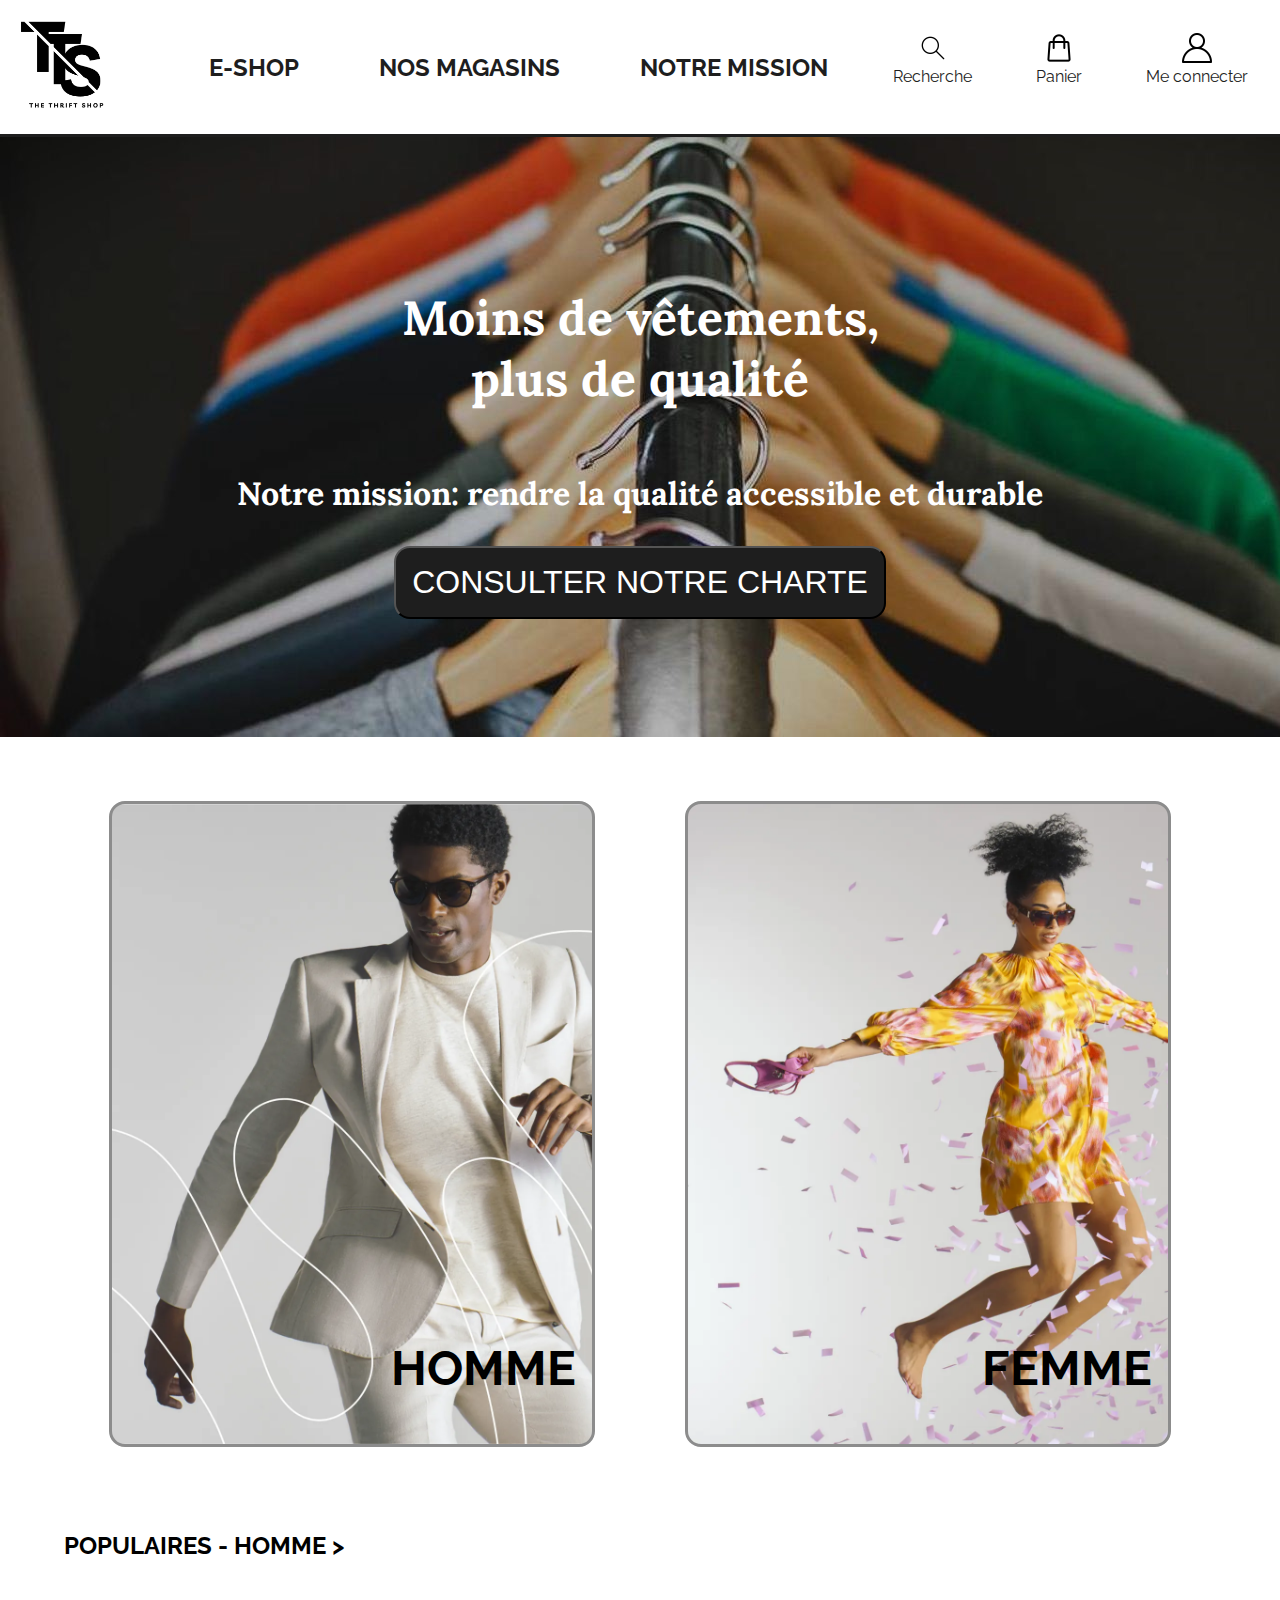
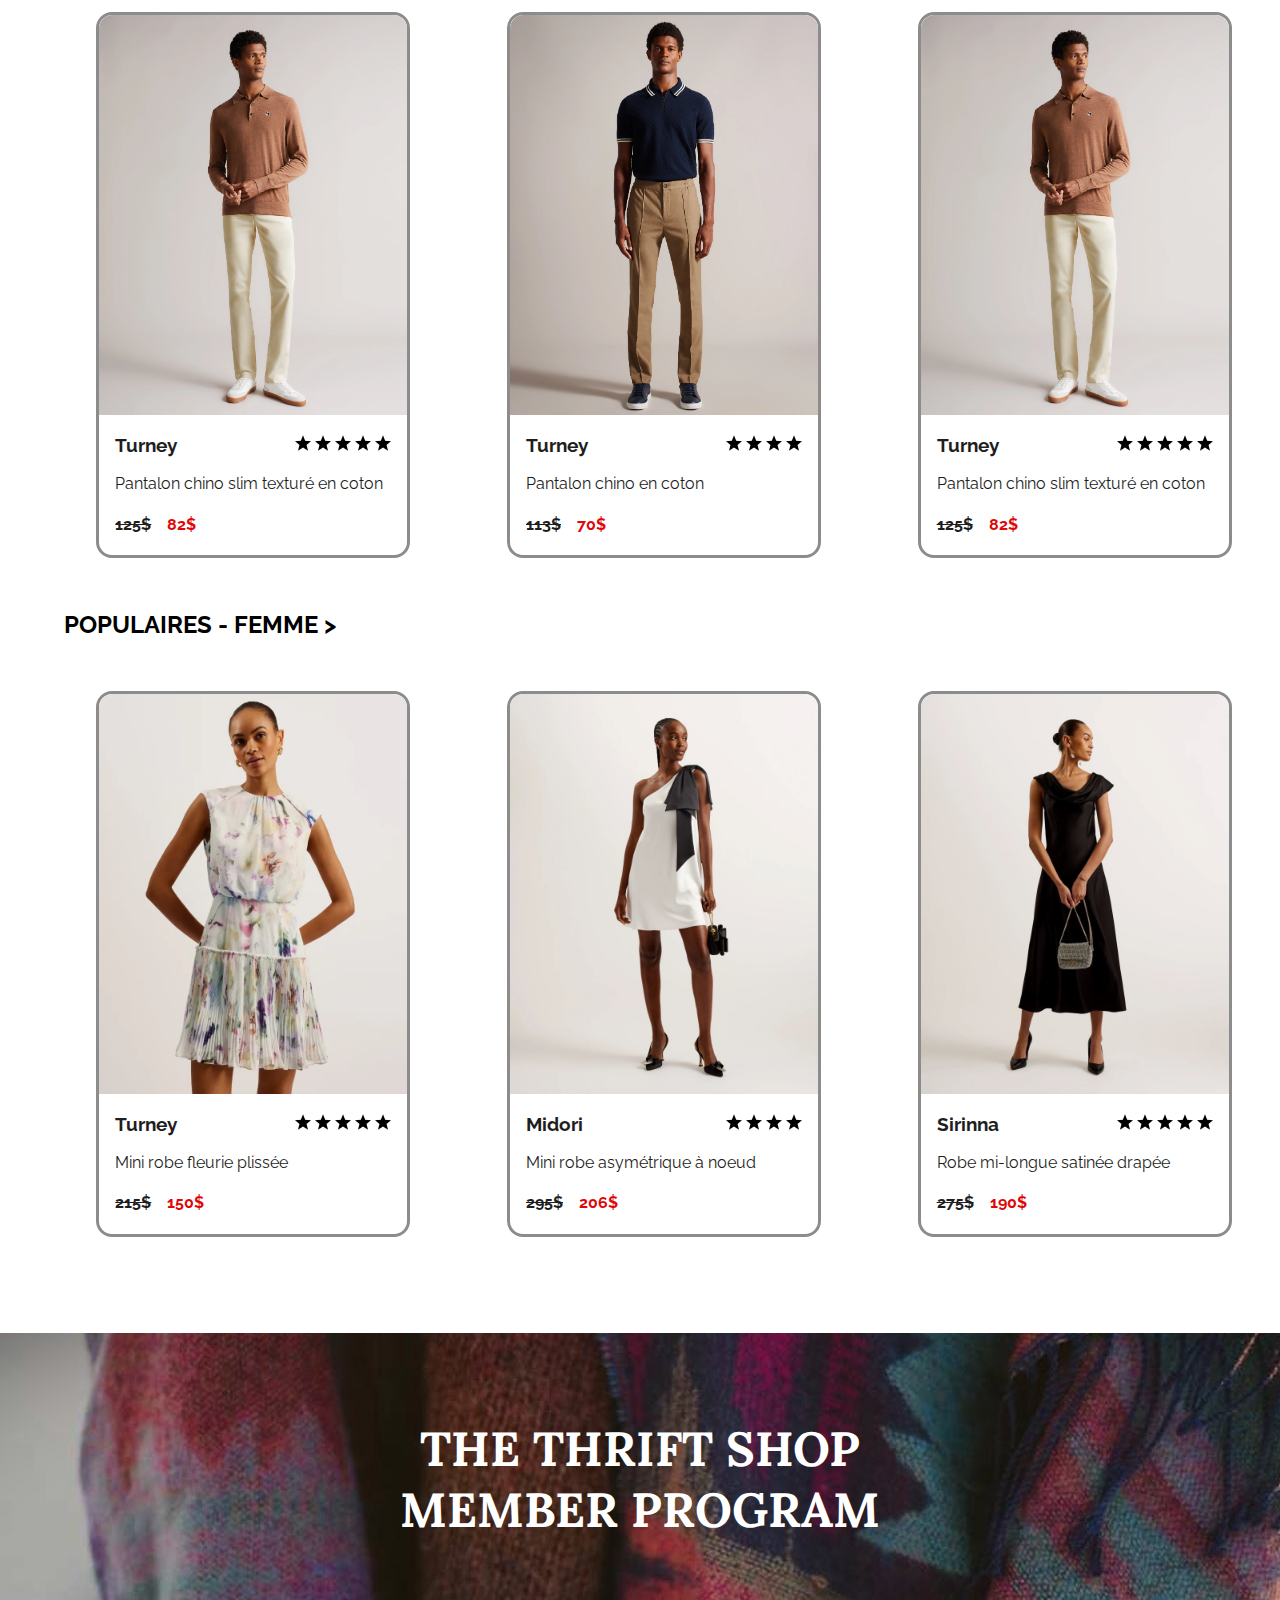
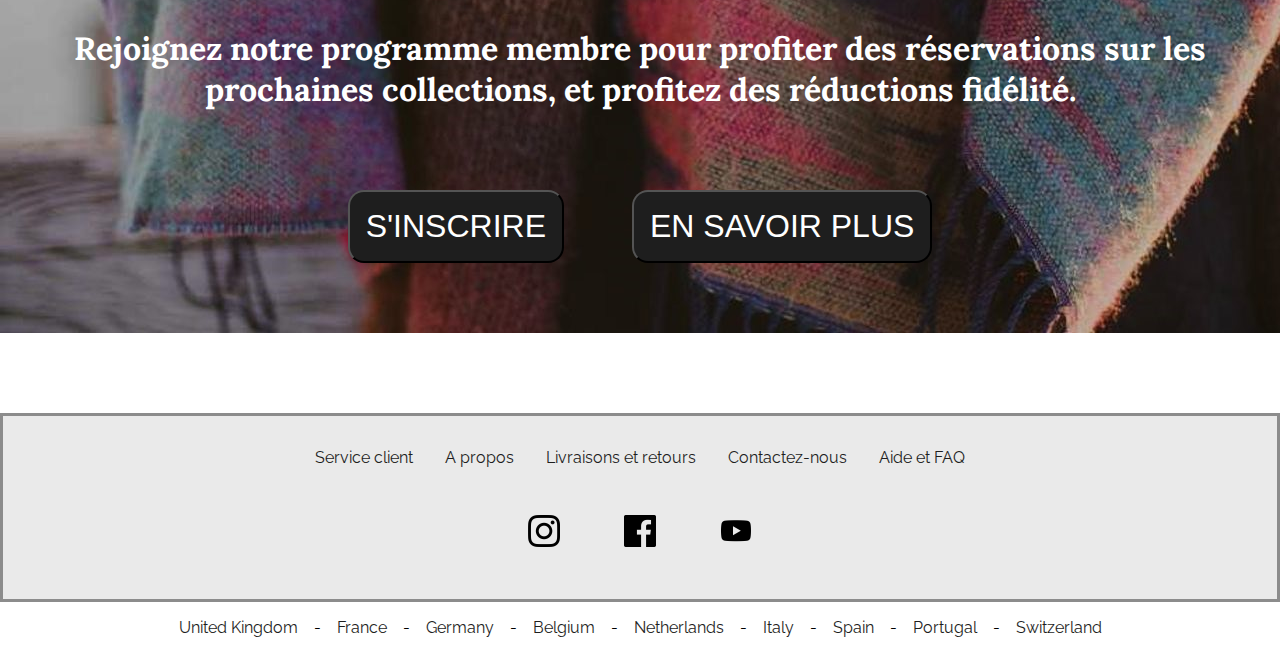
==== index.html @ 5b0b60bc "test scroll animation" ====
<!DOCTYPE html>
<html lang="fr">
<head>
    <meta charset="UTF-8">
    <meta name="viewport" content="width=device-width, initial-scale=1.0">
    <link rel="stylesheet" href="style.css">
    <link rel="icon" href="Ressources/icones/TheThriftShop_favicon.png" type="image/png">
    <link href='https://fonts.googleapis.com/css?family=Lora' rel='stylesheet'>
    <link href='https://fonts.googleapis.com/css?family=Raleway' rel='stylesheet'>
    <title>TheThriftShop</title>
</head>
<header>
    <nav>
        <a href="index.html">
            <img class="header__logo" src="Ressources/TheThriftShop_Logo.png" alt="logo">
        </a>
        <span class="header__nav__container">
            <a href="#" class="header__link">E-SHOP</a>
            <a href="#" class="header__link">NOS MAGASINS</a>
            <a href="#" class="header__link">NOTRE MISSION</a>
        </span>
        <span class="header__nav__container">
            <a class="header__menu__icon" href="#">
                <img class="header__menu__icon__img" src="Ressources/icones/chercher.png" alt="loupe">
                <p class="header__menu__icon__p">Recherche</p>
            </a>
            <a class="header__menu__icon" href="cart.html">
                <img class="header__menu__icon__img" src="Ressources/icones/panier.png" alt="panier">
                <p class="header__menu__icon__p">Panier</p>
            </a>
            <a class="header__menu__icon" href="#">
                <img class="header__menu__icon__img" src="Ressources/icones/connexion.png" alt="connexion">
                <p class="header__menu__icon__p">Me connecter</p>
            </a>
        </span>
    </nav>
</header>
<main>
    <section class="main__entete">
        <h1 class="main__entete__title">Moins de vêtements,</br>plus de qualité</h1>
        <h3 class="main__entete__h3">Notre mission: rendre la qualité accessible et durable</h3>
        <button class="main__entete__button" type="button">CONSULTER NOTRE CHARTE</button>
    </section>
    <section class="main__genre">
        <article class="main__genre__homme">
            <h3 class="main__genre__homme__title">HOMME</h3>
        </article>
        <article class="main__genre__femme">
            <h3 class="main__genre__homme__title">FEMME</h3>
        </article>
    </section>
    <section class="main__populaire">
        <h2 class="main__populaire__title">POPULAIRES - HOMME ></h2>
        <div class="main__populaire__container">
            <a href="#" class="main__populaire__container__article">
                <img class=" main__populaire__container__article__img" src="Ressources/articles/pantalon1.webp" alt="pantalon1">
                <div class="main__populaire__container__article__header">
                    <h3 class="main__populaire__container__article__header__title">Turney</h3>
                    <div class="main__populaire__container__article__header__stars">
                        <img class="main__populaire__container__article__header__stars__img" src="Ressources/icones/etoile.png" alt="star">
                        <img class="main__populaire__container__article__header__stars__img" src="Ressources/icones/etoile.png" alt="star">
                        <img class="main__populaire__container__article__header__stars__img" src="Ressources/icones/etoile.png" alt="star">
                        <img class="main__populaire__container__article__header__stars__img" src="Ressources/icones/etoile.png" alt="star">
                        <img class="main__populaire__container__article__header__stars__img" src="Ressources/icones/etoile.png" alt="star">
                    </div>
                </div>
                <p class="main__populaire__container__article__p">Pantalon chino slim texturé en coton</p>
                <div class="main__populaire__container__prices">
                    <h4 class="main__populaire__container__prices__old">125$</h4>
                    <h4 class="main__populaire__container__prices__new">82$</h4>
                </div>           
            </a>
            <a href="#" class="main__populaire__container__article">
                <img class="main__populaire__container__article__img__moveUp" src="Ressources/articles/pantalon2.webp" alt="pantalon2">
                <div class="main__populaire__container__article__header">
                    <h3 class="main__populaire__container__article__header__title">Turney</h3>
                    <div class="main__populaire__container__article__header__stars">
                        <img class="main__populaire__container__article__header__stars__img" src="Ressources/icones/etoile.png" alt="star">
                        <img class="main__populaire__container__article__header__stars__img" src="Ressources/icones/etoile.png" alt="star">
                        <img class="main__populaire__container__article__header__stars__img" src="Ressources/icones/etoile.png" alt="star">
                        <img class="main__populaire__container__article__header__stars__img" src="Ressources/icones/etoile.png" alt="star">
                    </div>
                </div>
                <p class="main__populaire__container__article__p">Pantalon chino en coton</p>
                <div class="main__populaire__container__prices">
                    <h4 class="main__populaire__container__prices__old">113$</h4>
                    <h4 class="main__populaire__container__prices__new">70$</h4>
                </div>           
            </a>
            <a href="#" class="main__populaire__container__article_3th">
                <img class=" main__populaire__container__article__img" src="Ressources/articles/pantalon1.webp" alt="pantalon1">
                <div class="main__populaire__container__article__header">
                    <h3 class="main__populaire__container__article__header__title">Turney</h3>
                    <div class="main__populaire__container__article__header__stars">
                        <img class="main__populaire__container__article__header__stars__img" src="Ressources/icones/etoile.png" alt="star">
                        <img class="main__populaire__container__article__header__stars__img" src="Ressources/icones/etoile.png" alt="star">
                        <img class="main__populaire__container__article__header__stars__img" src="Ressources/icones/etoile.png" alt="star">
                        <img class="main__populaire__container__article__header__stars__img" src="Ressources/icones/etoile.png" alt="star">
                        <img class="main__populaire__container__article__header__stars__img" src="Ressources/icones/etoile.png" alt="star">
                    </div>
                </div>
                <p class="main__populaire__container__article__p">Pantalon chino slim texturé en coton</p>
                <div class="main__populaire__container__prices">
                    <h4 class="main__populaire__container__prices__old">125$</h4>
                    <h4 class="main__populaire__container__prices__new">82$</h4>
                </div>           
            </a>
        </div>
    </section>
    <section class="main__populaire">
        <h2 class="main__populaire__title">POPULAIRES - FEMME ></h2>
        <div class="main__populaire__container">
            <a href="#" class="main__populaire__container__article">
                <img class="main__populaire__container__article__img__moveUp" src="Ressources/articles/robe1_resized.jpg" alt="robe">
                <div class="main__populaire__container__article__header">
                    <h3 class="main__populaire__container__article__header__title">Turney</h3>
                    <div class="main__populaire__container__article__header__stars">
                        <img class="main__populaire__container__article__header__stars__img" src="Ressources/icones/etoile.png" alt="star">
                        <img class="main__populaire__container__article__header__stars__img" src="Ressources/icones/etoile.png" alt="star">
                        <img class="main__populaire__container__article__header__stars__img" src="Ressources/icones/etoile.png" alt="star">
                        <img class="main__populaire__container__article__header__stars__img" src="Ressources/icones/etoile.png" alt="star">
                        <img class="main__populaire__container__article__header__stars__img" src="Ressources/icones/etoile.png" alt="star">
                    </div>
                </div>
                <p class="main__populaire__container__article__p">Mini robe fleurie plissée</p>
                <div class="main__populaire__container__prices">
                    <h4 class="main__populaire__container__prices__old">215$</h4>
                    <h4 class="main__populaire__container__prices__new">150$</h4>
                </div>           
            </a>
            <a href="#" class="main__populaire__container__article">
                <img class=" main__populaire__container__article__img" src="Ressources/articles/robe2_resized.jpg" alt="robe2">
                <div class="main__populaire__container__article__header">
                    <h3 class="main__populaire__container__article__header__title">Midori</h3>
                    <div class="main__populaire__container__article__header__stars">
                        <img class="main__populaire__container__article__header__stars__img" src="Ressources/icones/etoile.png" alt="star">
                        <img class="main__populaire__container__article__header__stars__img" src="Ressources/icones/etoile.png" alt="star">
                        <img class="main__populaire__container__article__header__stars__img" src="Ressources/icones/etoile.png" alt="star">
                        <img class="main__populaire__container__article__header__stars__img" src="Ressources/icones/etoile.png" alt="star">
                    </div>
                </div>
                <p class="main__populaire__container__article__p">Mini robe asymétrique à noeud</p>
                <div class="main__populaire__container__prices">
                    <h4 class="main__populaire__container__prices__old">295$</h4>
                    <h4 class="main__populaire__container__prices__new">206$</h4>
                </div>           
            </a>
            <a href="#" class="main__populaire__container__article_3th">
                <img class=" main__populaire__container__article__img__moveUp" src="Ressources/articles/robe3_resized.jpg" alt="robe3">
                <div class="main__populaire__container__article__header">
                    <h3 class="main__populaire__container__article__header__title">Sirinna</h3>
                    <div class="main__populaire__container__article__header__stars">
                        <img class="main__populaire__container__article__header__stars__img" src="Ressources/icones/etoile.png" alt="star">
                        <img class="main__populaire__container__article__header__stars__img" src="Ressources/icones/etoile.png" alt="star">
                        <img class="main__populaire__container__article__header__stars__img" src="Ressources/icones/etoile.png" alt="star">
                        <img class="main__populaire__container__article__header__stars__img" src="Ressources/icones/etoile.png" alt="star">
                        <img class="main__populaire__container__article__header__stars__img" src="Ressources/icones/etoile.png" alt="star">
                    </div>
                </div>
                <p class="main__populaire__container__article__p">Robe mi-longue satinée drapée</p>
                <div class="main__populaire__container__prices">
                    <h4 class="main__populaire__container__prices__old">275$</h4>
                    <h4 class="main__populaire__container__prices__new">190$</h4>
                </div>           
            </a>
        </div>
    </section>
    <section class="main__member">
        <h1 class="main__member__title">THE THRIFT SHOP</br>MEMBER PROGRAM</h1>
        <h3 class="main__member__h3">Rejoignez notre programme membre pour profiter des réservations sur les prochaines collections, et profitez des réductions fidélité.</h3>
        <span>
            <button class="main__member__button" type="button">S'INSCRIRE</button>
            <button class="main__member__button" type="button">EN SAVOIR PLUS</button>  
        </span>
    </section>
</main>
<footer>
    <section class="footer__container">
        <span class="footer__container__links">
            <a href="#" class="footer__container__links__p">Service client</a>
            <a href="#" class="footer__container__links__p">A propos</a>
            <a href="#" class="footer__container__links__p">Livraisons et retours</a>
            <a href="#" class="footer__container__links__p">Contactez-nous</a>
            <a href="#" class="footer__container__links__p">Aide et FAQ</a>
        </span>
        <span class="footer__container__socials">
            <a href="#"><img class="footer__container__socials__img" src="Ressources/icones/instagram.png" alt="Instagram"></a>
            <a href="#"><img class="footer__container__socials__img" src="Ressources/icones/logo-de-lapplication-facebook.png" alt="Facebook"></a>
            <a href="#"><img class="footer__container__socials__img" src="Ressources/icones/youtube.png" alt="Youtube"></a>
        </span>
    </section>
    <div class="footer__countries"><a class="footer__countries__p" href="#">United Kingdom </a>-<a class="footer__countries__p" href="#"> France </a>-<a class="footer__countries__p" href="#"> Germany </a>-<a class="footer__countries__p" href="#"> Belgium </a>-<a class="footer__countries__p" href="#"> Netherlands </a>-<a class="footer__countries__p" href="#"> Italy </a>-<a class="footer__countries__p" href="#"> Spain </a>-<a class="footer__countries__p" href="#"> Portugal </a>-<a class="footer__countries__p" href="#"> Switzerland </a></div>
</footer>
<script src="script.js"></script>
<body>
    
</body>
</html>
---- style.css ----
:root{
    --black: #1E1E1E;
    --white: #FFFFFF;
    --red: #E00707;
    --grey: #8C8C8C;
    --lightGrey: #EAEAEA;
    --blue: #D4E3ED; 
    }

body{
    margin: 0;
    background-color: var(--white);
    font-family: Raleway;       
} 


header{
    display: flex;
    flex-direction: row;
    border-bottom: solid var(--black) ;
    animation-duration: 1000ms;
    animation-timing-function: cubic-bezier(0,.43,.49,.99);
    animation-name: header;
}

@keyframes header {
    from { 
    display: none;
    opacity: 0;
    transform: translateY(-10rem);}
    to { 
    display: visible ;
    opacity: 1;
    transform: translateY(0rem);
    }
}


.header__logo{
    height: 8rem;
    width: 8rem;}

nav{
    width: 100%;
    display: flex;
    flex-direction: row;
    justify-content: space-between;
    align-items: center;
}

.header__nav__container{
    display: flex;
    flex-direction: row;
    justify-content: space-around;
}

.header__link{
    padding: 1rem;
    font-size: 1.5rem;
    color: var(--black);
    text-decoration: none;
    font-weight: bolder;
    margin-left: 3rem;
}

.header__link:hover{
    text-decoration: underline
}

.header__menu__icon{
    padding: 2rem;
    display: flex;
    flex-direction: column;
    align-items: center;
    text-decoration: none;
    color: var(--black)
}

.header__menu__icon:hover{
    text-decoration: underline
}

.header__menu__icon__img{
    height: 2rem;
    width: 2rem;
}

.header__menu__icon__p{
    padding-top: 0.2rem;
    margin-top: 0;
    font-size: 1rem;
}

main{    
    animation-duration: 1500ms;
    animation-timing-function: cubic-bezier(0,.43,.49,.99);
    animation-name: entrance;
}

@keyframes entrance {
    from { 
    display: none;
    opacity: 0;
    transform: translateY(10rem);}
    to { 
    display: visible ;
    opacity: 1;
    transform: translateY(0rem);
    }
}

.main__entete{
    background-image: url(Ressources/Backgrounds/entete.jpg);
    backdrop-filter: brightness(60%); 
    height: 37.5rem;
    width: 100%;
    background-size: cover;
    display: flex;
    flex-direction: column;
    align-items: center;
    justify-content: center;
    z-index: 1;
}

.main__entete__title{
    font-family: Lora;
    color: var(--white);
    font-size: 3rem;
    text-align: center;
    z-index: 3;
}

.main__entete__h3{
    font-family: Lora;
    color: var(--white);
    font-size: 2rem;
    z-index: 3;
}

.main__entete__button{
    background-color: var(--black);
    color: var(--white);
    font-size: 2rem;
    padding: 1rem;
    border-radius: 1rem;
    transition-duration: 0.2s;
    z-index: 3;
}

.main__entete__button:hover{
    scale: 110%;
    box-shadow: 0.5rem 0.5rem 0.5rem var(--black)
}

.main__genre{
    display: flex;
    flex-direction: row;
    justify-content: space-around;
    padding: 4rem;
    /* position: relative;
    transform: translateY(150px);
    opacity: 0;
    transition: 1s all ease; */
  }

  /* .main__populaire{
    position: relative;
    transform: translateY(150px);
    opacity: 0;
    transition: 1s all ease;
  }
  
  .main__genre.active{
    transform: translateY(0);
    opacity: 1;
  }

  .main__populaire.active{
    transform: translateY(0);
    opacity: 1;
  } */

.main__genre__homme{
    background-image: url(Ressources/articles/Hommes.webp);
    background-size: cover;
    height: 40rem;
    width: 30rem;
    display: flex;
    justify-content: end;
    align-items: end;
    border-radius: 1rem;
    border: solid var(--grey);
    transition-duration: 0.2s;
}

.main__genre__homme:hover{
    scale: 105%;
    box-shadow: 0.5rem 0.5rem 0.5rem var(--grey);
}

.main__genre__homme__title{
    padding-right: 1rem;
    font-size: 3rem;
    font-weight: bolder;
}

.main__genre__femme{
    background-image: url(Ressources/articles/Femmes.webp);
    background-size: cover;
    height: 40rem;
    width: 30rem;
    display: flex;
    justify-content: end;
    align-items: end;
    border-radius: 1rem;
    border: solid var(--grey);
    transition-duration: 0.2s;
}

.main__genre__femme:hover{
    scale: 105%;
    box-shadow: 0.5rem 0.5rem 0.5rem var(--grey);
}

.main__genre__femme__title{
    padding-right: 1rem;
    font-size: 3rem;
    font-weight: bolder;
}

.main__populaire{
    display: flex;
    flex-direction: column;    
    padding-bottom: 1rem;
    padding-left: 3rem;
    padding-left: 3rem;
}

.main__populaire__title{
    padding-left: 1rem;
    padding-bottom: 1rem;
}

.main__populaire__title:hover{
    text-decoration: underline;
}

.main__populaire__container{
    display: flex;
    flex-direction: row;
    justify-content: space-around;
    padding-top: 1rem;
    padding-bottom: 1rem;
}

.main__populaire__container__article{
    display: flex;
    flex-direction: column;
    justify-content: space-around;
    border-radius: 1rem;
    border: solid var(--grey);
    width: 25%;
    transition-duration: 0.2s;
    text-decoration: none;
    color: var(--black)
}

.main__populaire__container__article_3th{
    display: flex;
    flex-direction: column;
    justify-content: space-around;
    border-radius: 1rem;
    border: solid var(--grey);
    width: 25%;
    transition-duration: 0.2s;
    text-decoration: none;
    color: var(--black)
}

.main__populaire__container__article_3th:hover {
    scale: 110%;
    box-shadow: 0.5rem 0.5rem 0.5rem var(--grey);
        .main__populaire__container__article__header__title{
        text-decoration: underline;
    }
    
}

.main__populaire__container__article:hover {
    scale: 110%;
    box-shadow: 0.5rem 0.5rem 0.5rem var(--grey);
        .main__populaire__container__article__header__title{
        text-decoration: underline;
    }
    
}

.main__populaire__container__article__img{
    height: 25rem;
    border-radius: 0.85rem 0.85rem 0 0;
    width: 100%;
}

.main__populaire__container__article__img__moveUp{
    height: 25rem;
    border-radius: 0.85rem 0.85rem 0 0;
    position: relative;
}

.main__populaire__container__article__header{
    display: flex;
    flex-direction: row;
    justify-content: space-between;
    align-items: center;
    padding-left: 1rem;
    padding-right: 1rem;
}

.main__populaire__container__article__header__stars__img{
    height: 1rem;
    width: 1rem;
}

.main__populaire__container__article__p{
    margin: 0;
    padding-left: 1rem;
    padding-right: 1rem;
}

.main__populaire__container__prices{
    display: flex;
    flex-direction: row;
    margin-top: 0;
    padding-left: 1rem;
}

.main__populaire__container__prices__old{
    text-decoration: line-through;
}

.main__populaire__container__prices__new{
    color: var(--red);
    padding-left: 1rem;
}

.main__member{
    background-image: url(Ressources/Backgrounds/background_form.jpg); 
    height: 36.5rem;
    width: screen;
    background-size: cover;
    display: flex;
    flex-direction: column;
    align-items: center;
    justify-content: center;
    padding-bottom: 1rem;
    margin-bottom: 5rem;
    margin-top: 4rem;
    z-index: 1;
}

.main__member__title{
    font-family: Lora;
    color: var(--white);
    font-size: 3rem;
    text-align: center;
    margin-bottom: 0.5rem;
    z-index: 3;

}

.main__member__h3{
    font-family: Lora;
    color: var(--white);
    font-size: 2rem;
    text-align: center;
    padding: 3rem;
    z-index: 3;

}

.main__member__button{
    background-color: var(--black);
    color: var(--white);
    font-size: 2rem;
    padding: 1rem;
    border-radius: 1rem;
    transition-duration: 0.2s;
    margin-left: 2rem;
    margin-right: 2rem;
    z-index: 3;

}

.main__member__button:hover{
    scale: 110%;
    box-shadow: 0.5rem 0.5rem 0.5rem var(--black)
}

footer{    animation-duration: 2000ms;
    animation-timing-function: cubic-bezier(0,.43,.49,.99);
    animation-name: footer;
}

@keyframes footer {
    from { 
    display: none;
    opacity: 0;
    transform: translateY(10rem);}
    to { 
    display: visible ;
    opacity: 1;
    transform: translateY(0rem);
    }
}


.footer__container{
    display: flex;
    flex-direction: column;
    background-color: var(--lightGrey) ;
    border: solid var(--grey); 
    padding: 1rem;

}

.footer__container__links{
    display: flex;
    flex-direction: row;
    justify-content: center;
    padding-top: 1rem;
    padding-bottom: 1rem;
}

.footer__container__links__p{
    padding-left: 1rem;
    padding-right: 1rem;
    font-size: 1rem;
    text-decoration: none;
    color: var(--black) 
}

.footer__container__links__p:hover{
    text-decoration: underline;
}


.footer__container__socials__img{
    height: 2rem;
    width: 2rem;
    padding: 2rem;
}

.footer__container__socials{
    display: flex;
    justify-content: center;
}

.footer__countries{
display: flex;
justify-content: center;
align-items: center;
flex-wrap: wrap;
flex-direction: row;

}

.footer__countries__p{
    font-size: 1rem;
    text-decoration: none;
    color: var(--black);
    padding: 1rem;
}

.footer__countries__p:hover{
    text-decoration: underline;
}

@media screen and (min-width: 480px) and (max-width: 1100px){

    .header__logo{
        height: 6rem;
        width: 6rem;}
    
    
        .header__link{
            padding: 1rem;
            font-size: 0.9rem;
            color: var(--black);
            text-decoration: none;
            font-weight: bolder;
        }

    .header__menu__icon__p{
        display: none;
    }

    .header__menu__icon{
        padding: 1rem;
    }

    .main__genre__homme{
        height: 28rem;
        width: 19rem;
    }
    
    .main__genre__femme{
        height: 28rem;
        width: 19rem;

    }

    
    .main__populaire__container__article__img{
        height: 15rem;
        border-radius: 1rem 1rem 0 0;
    }

    .main__populaire__container__article__img__moveUp{
        height: 15rem;
        border-radius: 1rem 1rem 0 0;
    }

    .main__populaire__container__article__header__stars__img{
        height: 0.8rem;
        width: 0.8rem;
    }


    .footer__countries__p{
        font-size: 0.7rem;
        padding: 1rem;
    }

    .main__entete__title{
        font-size: 2.5rem;
    }
    
    .main__entete__h3{
        font-family: Lora;
        color: var(--white);
        font-size: 1.5rem;
        z-index: 3;
    }

}
    
@media screen and (max-width: 479px){

    .header__logo{
        height: 4rem;
        width: 4rem;
    }

    .header__link{
        display: none;
    }

    .header__menu__icon{
        padding: 0.5rem;
        display: flex;
        flex-direction: column;
        align-items: center;
        text-decoration: none;
        color: var(--black)
    }
    
    .header__menu__icon:hover{
        text-decoration: underline
    }
    
    .header__menu__icon__img{
        height: 1rem;
        width: 1rem;
    }
    
    .header__menu__icon__p{
        color: var(--white);
        height: 0rem;
        width: 0rem;
        display: none;

    }

    .main__entete{
        background-image: url(Ressources/Backgrounds/entete.jpg);
        height: 30rem;

    }
    
    .main__entete__title{
        font-size: 2rem;
        text-align: center;

    }
    
    .main__entete__h3{
        font-size: 1.5rem;
        text-align: center;
    }
    
    .main__entete__button{
        width: 18rem;
        z-index: 3;
    }
    
    .main__genre{
        display: flex;
        flex-direction: row;
        justify-content: space-around;
        padding: 2rem;
    
    }
    
    .main__genre__homme{
        height: 15rem;
        width: 9rem;

    }
    
    .main__genre__homme__title{
        padding-right: 1rem;
        font-size: 1rem;
        font-weight:bolder;
    }
    
    .main__genre__femme{
        height: 15rem;
        width: 9rem;
    }
    
    
    .main__genre__femme__title{
        padding-right: 1rem;
        font-size: 1rem;
        font-weight: bolder;
    }
    
    .main__populaire{
        padding-bottom: 1rem;
        padding-left: 1rem;
        padding-right: 1rem;
    }
    
    .main__populaire__title{
        padding-left: 1rem;
        padding-bottom: 1rem;
    }
    
    .main__populaire__container__article_3th{
        display: none;
    }
    
    .main__populaire__container__article{
        width: 42%; 
    }

    
    .main__populaire__container__article__img{
        height: 12rem;
    }

    .main__populaire__container__article__img__moveUp{
        position: relative;
        bottom:0.12rem;
        height: 12rem;
    }
    
    .main__populaire__container__article__header{
        padding-left: 0.5rem;
        padding-right: 0.5rem;
    }
    
    .main__populaire__container__article__header__stars__img{
        height: 0.5rem;
        width: 0.5rem;
    }

    .main__populaire__container__article__p{
        padding-left: 1rem;
        font-size: 0.8rem;
    }    
    
    .main__member{
        background-image: url(Ressources/Backgrounds/background_form.jpg); 
        height: 25rem;
        padding-bottom: 1rem;
        margin-bottom: 3rem;
        margin-top: 2rem;
        z-index: 1;
        padding: 1rem;
    }
    
    .main__member__title{
        font-size: 2rem;
    }
    
    .main__member__h3{
        font-size: 1rem;
        padding: 1%;

    }
    
    .main__member__button{
        width: 6rem;
        font-size: 0.75rem;
    
    }

    .footer__container__links{
        display: flex;
        flex-direction: column;
        justify-content: center;
    }
    
    .footer__container__links__p{
        font-size: 1.5rem;
        text-align: center;
        padding: 1rem;
    }
    
}
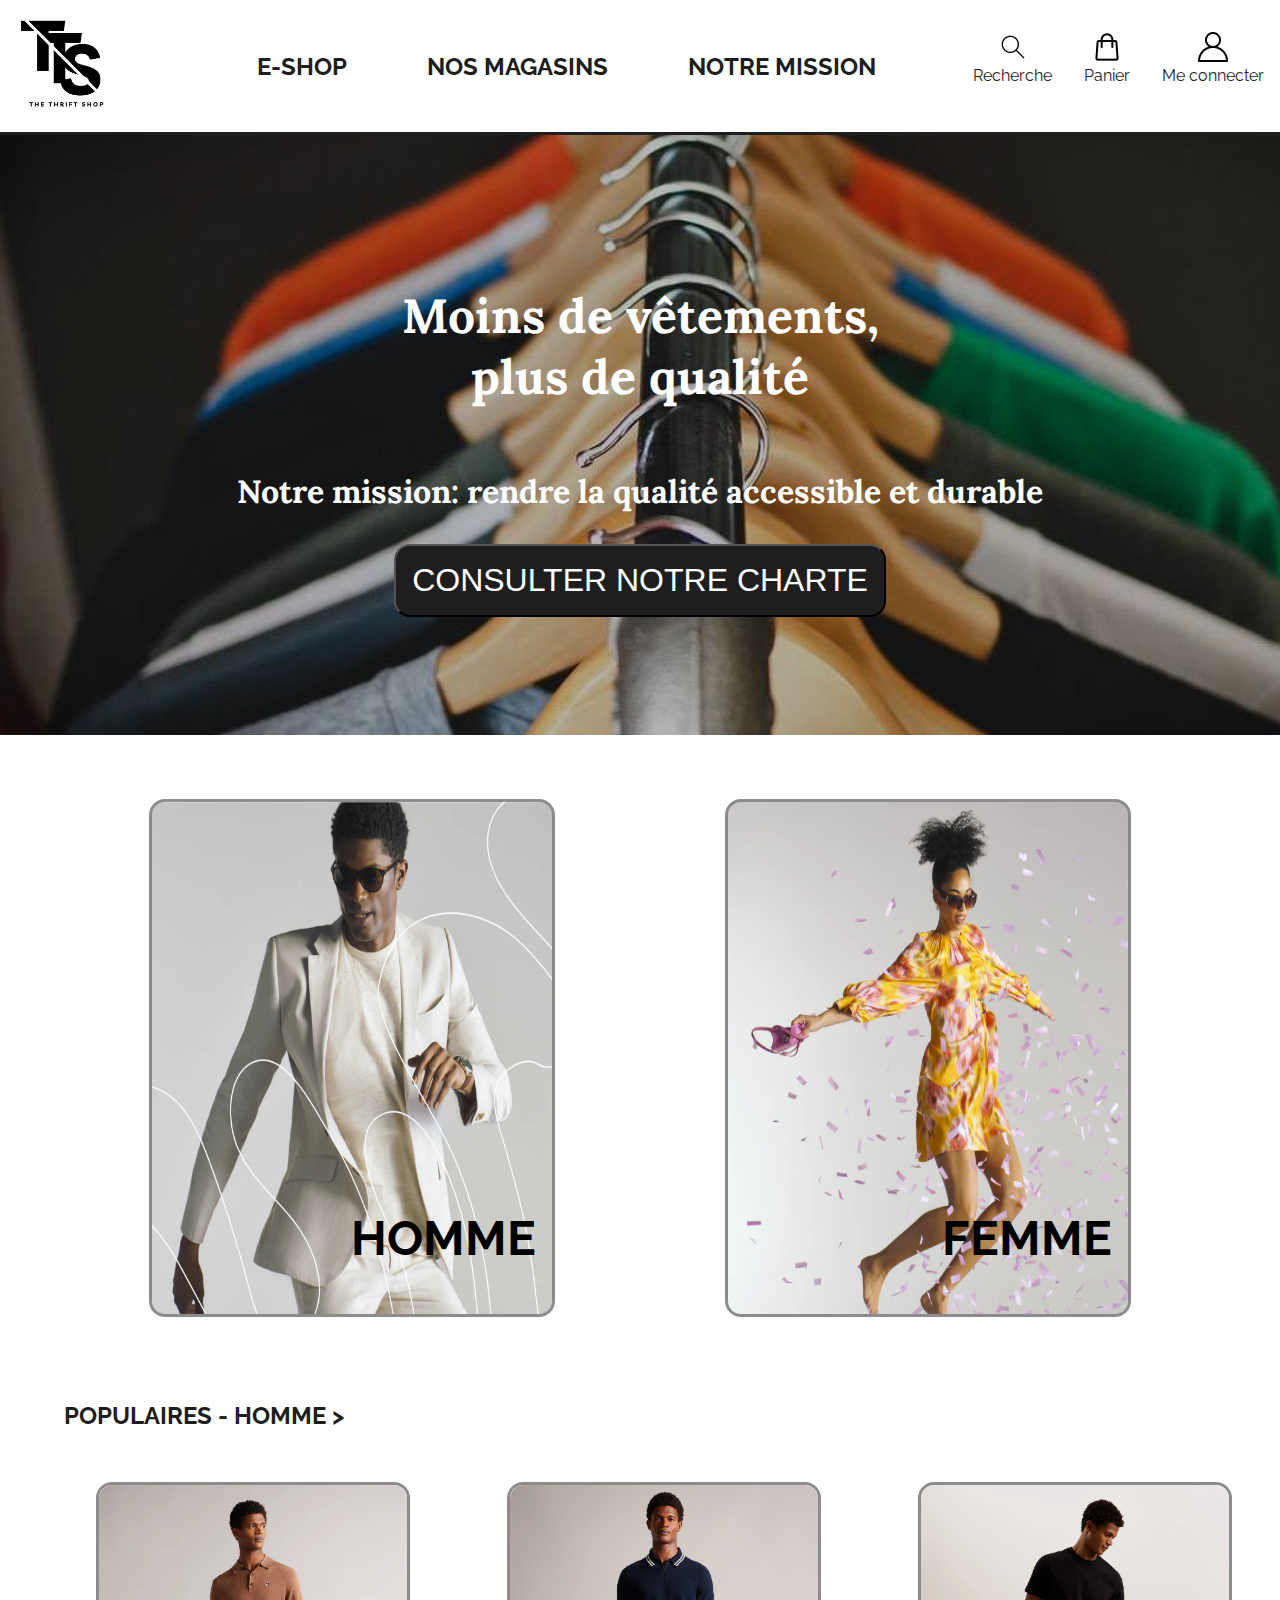
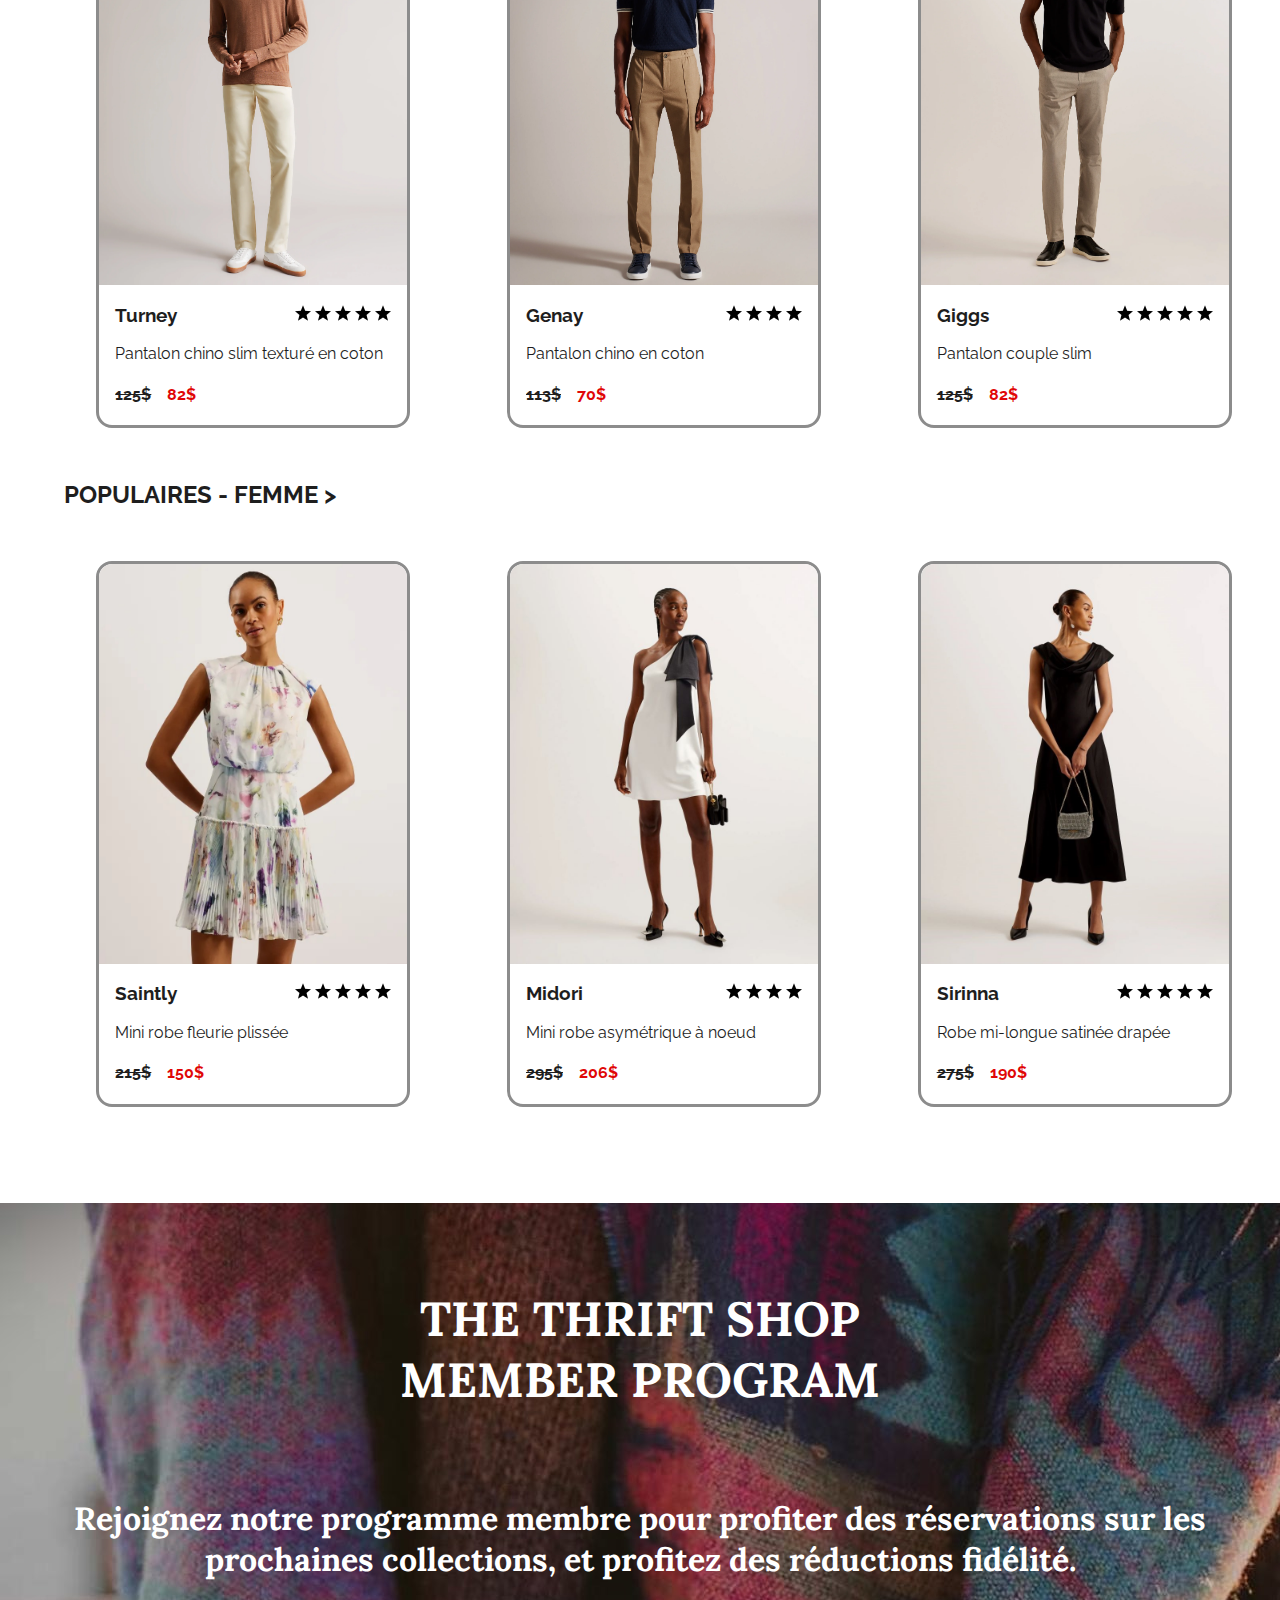
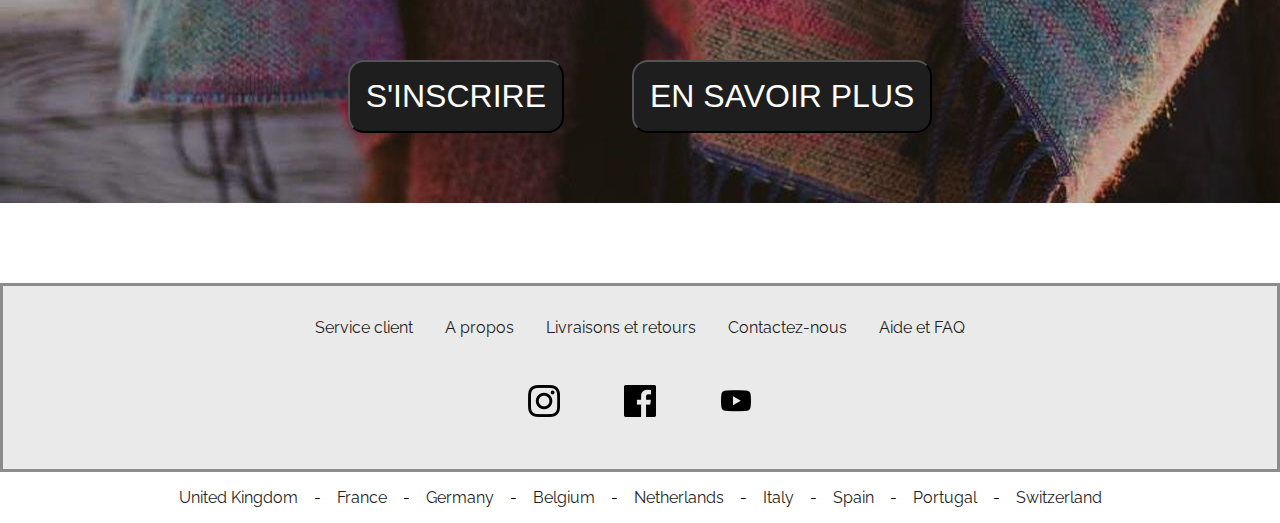
==== commit ff438ccf: "solve little issues" ====
--- a/index.html
+++ b/index.html
@@ -12,25 +12,33 @@
 <header>
     <nav>
         <a href="index.html">
-            <img class="header__logo" src="Ressources/TheThriftShop_Logo.png" alt="logo">
+            <img class="header__nav__logo" src="Ressources/TheThriftShop_Logo.png" alt="logo">
         </a>
         <span class="header__nav__container">
-            <a href="#" class="header__link">E-SHOP</a>
-            <a href="#" class="header__link">NOS MAGASINS</a>
-            <a href="#" class="header__link">NOTRE MISSION</a>
+            <a href="#" class="header__nav__container__link">E-SHOP</a>
+            <a href="#" class="header__nav__container__link">NOS MAGASINS</a>
+            <a href="#" class="header__nav__container__link">NOTRE MISSION</a>
         </span>
         <span class="header__nav__container">
-            <a class="header__menu__icon" href="#">
-                <img class="header__menu__icon__img" src="Ressources/icones/chercher.png" alt="loupe">
-                <p class="header__menu__icon__p">Recherche</p>
-            </a>
-            <a class="header__menu__icon" href="cart.html">
-                <img class="header__menu__icon__img" src="Ressources/icones/panier.png" alt="panier">
-                <p class="header__menu__icon__p">Panier</p>
-            </a>
-            <a class="header__menu__icon" href="#">
-                <img class="header__menu__icon__img" src="Ressources/icones/connexion.png" alt="connexion">
-                <p class="header__menu__icon__p">Me connecter</p>
+            <li class="header__nav__container__deroulant">
+                <img class="header__nav__container__menu__mobile__img" src="Ressources/icones/menu.png" alt="menu">
+                <ul class="header__nav__container__deroulant__sous">
+                    <li><a href="#">E-SHOP</a></li>
+                    <li><a href="#">NOS MAGASINS</a></li>
+                    <li><a href="#">NOTRE MISSION</a></li>
+                </ul>
+            </li>
+            <a class="header__nav__container__menu__icon" href="#">
+                <img class="header__nav__container__menu__icon__img" src="Ressources/icones/chercher.png" alt="loupe">
+                <p class="header__nav__container__menu__icon__p">Recherche</p>
+            </a>
+            <a class="header__nav__container__menu__icon__panier" href="cart.html">
+                <img class="header__nav__container__menu__icon__img" src="Ressources/icones/panier.png" alt="panier">
+                <p class="header__nav__container__menu__icon__p">Panier</p>
+            </a>
+            <a class="header__nav__container__menu__icon" href="#">
+                <img class="header__nav__container__menu__icon__img" src="Ressources/icones/connexion.png" alt="connexion">
+                <p class="header__nav__container__menu__icon__p">Me connecter</p>
             </a>
         </span>
     </nav>
@@ -50,7 +58,7 @@
         </article>
     </section>
     <section class="main__populaire">
-        <h2 class="main__populaire__title">POPULAIRES - HOMME ></h2>
+        <a href="#" class="main__populaire__title"><h2>POPULAIRES - HOMME ></h2></a>
         <div class="main__populaire__container">
             <a href="#" class="main__populaire__container__article">
                 <img class=" main__populaire__container__article__img" src="Ressources/articles/pantalon1.webp" alt="pantalon1">
@@ -71,9 +79,9 @@
                 </div>           
             </a>
             <a href="#" class="main__populaire__container__article">
-                <img class="main__populaire__container__article__img__moveUp" src="Ressources/articles/pantalon2.webp" alt="pantalon2">
-                <div class="main__populaire__container__article__header">
-                    <h3 class="main__populaire__container__article__header__title">Turney</h3>
+                <img class="main__populaire__container__article__img" src="Ressources/articles/pantalon2.webp" alt="pantalon2">
+                <div class="main__populaire__container__article__header">
+                    <h3 class="main__populaire__container__article__header__title">Genay</h3>
                     <div class="main__populaire__container__article__header__stars">
                         <img class="main__populaire__container__article__header__stars__img" src="Ressources/icones/etoile.png" alt="star">
                         <img class="main__populaire__container__article__header__stars__img" src="Ressources/icones/etoile.png" alt="star">
@@ -88,18 +96,18 @@
                 </div>           
             </a>
             <a href="#" class="main__populaire__container__article_3th">
-                <img class=" main__populaire__container__article__img" src="Ressources/articles/pantalon1.webp" alt="pantalon1">
-                <div class="main__populaire__container__article__header">
-                    <h3 class="main__populaire__container__article__header__title">Turney</h3>
-                    <div class="main__populaire__container__article__header__stars">
-                        <img class="main__populaire__container__article__header__stars__img" src="Ressources/icones/etoile.png" alt="star">
-                        <img class="main__populaire__container__article__header__stars__img" src="Ressources/icones/etoile.png" alt="star">
-                        <img class="main__populaire__container__article__header__stars__img" src="Ressources/icones/etoile.png" alt="star">
-                        <img class="main__populaire__container__article__header__stars__img" src="Ressources/icones/etoile.png" alt="star">
-                        <img class="main__populaire__container__article__header__stars__img" src="Ressources/icones/etoile.png" alt="star">
-                    </div>
-                </div>
-                <p class="main__populaire__container__article__p">Pantalon chino slim texturé en coton</p>
+                <img class=" main__populaire__container__article__img" src="Ressources/articles/pantalon3.webp" alt="pantalon1">
+                <div class="main__populaire__container__article__header">
+                    <h3 class="main__populaire__container__article__header__title">Giggs</h3>
+                    <div class="main__populaire__container__article__header__stars">
+                        <img class="main__populaire__container__article__header__stars__img" src="Ressources/icones/etoile.png" alt="star">
+                        <img class="main__populaire__container__article__header__stars__img" src="Ressources/icones/etoile.png" alt="star">
+                        <img class="main__populaire__container__article__header__stars__img" src="Ressources/icones/etoile.png" alt="star">
+                        <img class="main__populaire__container__article__header__stars__img" src="Ressources/icones/etoile.png" alt="star">
+                        <img class="main__populaire__container__article__header__stars__img" src="Ressources/icones/etoile.png" alt="star">
+                    </div>
+                </div>
+                <p class="main__populaire__container__article__p">Pantalon couple slim</p>
                 <div class="main__populaire__container__prices">
                     <h4 class="main__populaire__container__prices__old">125$</h4>
                     <h4 class="main__populaire__container__prices__new">82$</h4>
@@ -108,12 +116,12 @@
         </div>
     </section>
     <section class="main__populaire">
-        <h2 class="main__populaire__title">POPULAIRES - FEMME ></h2>
+        <a href="#" class="main__populaire__title"><h2>POPULAIRES - FEMME ></h2></a>
         <div class="main__populaire__container">
             <a href="#" class="main__populaire__container__article">
-                <img class="main__populaire__container__article__img__moveUp" src="Ressources/articles/robe1_resized.jpg" alt="robe">
-                <div class="main__populaire__container__article__header">
-                    <h3 class="main__populaire__container__article__header__title">Turney</h3>
+                <img class="main__populaire__container__article__img" src="Ressources/articles/robe1_resized.jpg" alt="robe">
+                <div class="main__populaire__container__article__header">
+                    <h3 class="main__populaire__container__article__header__title">Saintly</h3>
                     <div class="main__populaire__container__article__header__stars">
                         <img class="main__populaire__container__article__header__stars__img" src="Ressources/icones/etoile.png" alt="star">
                         <img class="main__populaire__container__article__header__stars__img" src="Ressources/icones/etoile.png" alt="star">
@@ -146,7 +154,7 @@
                 </div>           
             </a>
             <a href="#" class="main__populaire__container__article_3th">
-                <img class=" main__populaire__container__article__img__moveUp" src="Ressources/articles/robe3_resized.jpg" alt="robe3">
+                <img class=" main__populaire__container__article__img" src="Ressources/articles/robe3_resized.jpg   " alt="robe3">
                 <div class="main__populaire__container__article__header">
                     <h3 class="main__populaire__container__article__header__title">Sirinna</h3>
                     <div class="main__populaire__container__article__header__stars">
--- a/style.css
+++ b/style.css
@@ -1,3 +1,5 @@
+/* Deskot et général */
+
 :root{
     --black: #1E1E1E;
     --white: #FFFFFF;
@@ -13,6 +15,7 @@
     font-family: Raleway;       
 } 
 
+/* Header */
 
 header{
     display: flex;
@@ -36,9 +39,10 @@
 }
 
 
-.header__logo{
+.header__nav__logo{
     height: 8rem;
-    width: 8rem;}
+    width: 8rem;
+}
 
 nav{
     width: 100%;
@@ -48,13 +52,19 @@
     align-items: center;
 }
 
+.header__nav__container__deroulant{
+    display: none;
+}
+
+
 .header__nav__container{
     display: flex;
     flex-direction: row;
     justify-content: space-around;
-}
-
-.header__link{
+    align-items: center;
+}
+
+.header__nav__container__link{
     padding: 1rem;
     font-size: 1.5rem;
     color: var(--black);
@@ -63,12 +73,16 @@
     margin-left: 3rem;
 }
 
-.header__link:hover{
+.header__nav__container__link:hover,
+.header__nav__container__menu__icon:hover,
+.header__nav__container__menu__icon__panier:hover{
     text-decoration: underline
 }
 
-.header__menu__icon{
-    padding: 2rem;
+.header__nav__container__menu__icon,
+.header__nav__container__menu__icon__panier
+ {
+    padding: 1rem;
     display: flex;
     flex-direction: column;
     align-items: center;
@@ -76,20 +90,18 @@
     color: var(--black)
 }
 
-.header__menu__icon:hover{
-    text-decoration: underline
-}
-
-.header__menu__icon__img{
+.header__nav__container__menu__icon__img{
     height: 2rem;
     width: 2rem;
 }
 
-.header__menu__icon__p{
+.header__nav__container__menu__icon__p{
     padding-top: 0.2rem;
     margin-top: 0;
     font-size: 1rem;
 }
+
+/* Main */
 
 main{    
     animation-duration: 1500ms;
@@ -157,34 +169,23 @@
     flex-direction: row;
     justify-content: space-around;
     padding: 4rem;
-    /* position: relative;
-    transform: translateY(150px);
-    opacity: 0;
-    transition: 1s all ease; */
-  }
-
-  /* .main__populaire{
-    position: relative;
-    transform: translateY(150px);
-    opacity: 0;
-    transition: 1s all ease;
-  }
-  
-  .main__genre.active{
-    transform: translateY(0);
-    opacity: 1;
-  }
-
-  .main__populaire.active{
-    transform: translateY(0);
-    opacity: 1;
-  } */
+}
 
 .main__genre__homme{
     background-image: url(Ressources/articles/Hommes.webp);
-    background-size: cover;
-    height: 40rem;
-    width: 30rem;
+}
+
+.main__genre__femme{
+    background-image: url(Ressources/articles/Femmes.webp);
+}
+
+
+.main__genre__homme,
+.main__genre__femme{
+    height: 32rem;
+    width: 25rem;
+    background-size: 25rem 35rem;
+    background-position: 0rem 0rem;
     display: flex;
     justify-content: end;
     align-items: end;
@@ -193,41 +194,23 @@
     transition-duration: 0.2s;
 }
 
-.main__genre__homme:hover{
-    scale: 105%;
-    box-shadow: 0.5rem 0.5rem 0.5rem var(--grey);
-}
-
-.main__genre__homme__title{
-    padding-right: 1rem;
-    font-size: 3rem;
-    font-weight: bolder;
-}
-
-.main__genre__femme{
-    background-image: url(Ressources/articles/Femmes.webp);
-    background-size: cover;
-    height: 40rem;
-    width: 30rem;
-    display: flex;
-    justify-content: end;
-    align-items: end;
-    border-radius: 1rem;
-    border: solid var(--grey);
-    transition-duration: 0.2s;
-}
-
+
+.main__genre__homme:hover,
 .main__genre__femme:hover{
     scale: 105%;
     box-shadow: 0.5rem 0.5rem 0.5rem var(--grey);
-}
-
+    background-size: 35rem 50rem;
+    background-position: -2rem 0rem;
+}
+
+.main__genre__homme__title,
 .main__genre__femme__title{
     padding-right: 1rem;
     font-size: 3rem;
     font-weight: bolder;
 }
 
+
 .main__populaire{
     display: flex;
     flex-direction: column;    
@@ -236,9 +219,13 @@
     padding-left: 3rem;
 }
 
+
+
 .main__populaire__title{
     padding-left: 1rem;
     padding-bottom: 1rem;
+    text-decoration: none;
+    color: var(--black);
 }
 
 .main__populaire__title:hover{
@@ -253,7 +240,8 @@
     padding-bottom: 1rem;
 }
 
-.main__populaire__container__article{
+.main__populaire__container__article,
+.main__populaire__container__article_3th{
     display: flex;
     flex-direction: column;
     justify-content: space-around;
@@ -265,46 +253,19 @@
     color: var(--black)
 }
 
-.main__populaire__container__article_3th{
-    display: flex;
-    flex-direction: column;
-    justify-content: space-around;
-    border-radius: 1rem;
-    border: solid var(--grey);
-    width: 25%;
-    transition-duration: 0.2s;
-    text-decoration: none;
-    color: var(--black)
-}
-
+.main__populaire__container__article:hover,
 .main__populaire__container__article_3th:hover {
     scale: 110%;
     box-shadow: 0.5rem 0.5rem 0.5rem var(--grey);
         .main__populaire__container__article__header__title{
         text-decoration: underline;
     }
-    
-}
-
-.main__populaire__container__article:hover {
-    scale: 110%;
-    box-shadow: 0.5rem 0.5rem 0.5rem var(--grey);
-        .main__populaire__container__article__header__title{
-        text-decoration: underline;
-    }
-    
 }
 
 .main__populaire__container__article__img{
     height: 25rem;
     border-radius: 0.85rem 0.85rem 0 0;
     width: 100%;
-}
-
-.main__populaire__container__article__img__moveUp{
-    height: 25rem;
-    border-radius: 0.85rem 0.85rem 0 0;
-    position: relative;
 }
 
 .main__populaire__container__article__header{
@@ -375,7 +336,6 @@
     text-align: center;
     padding: 3rem;
     z-index: 3;
-
 }
 
 .main__member__button{
@@ -388,7 +348,6 @@
     margin-left: 2rem;
     margin-right: 2rem;
     z-index: 3;
-
 }
 
 .main__member__button:hover{
@@ -396,23 +355,7 @@
     box-shadow: 0.5rem 0.5rem 0.5rem var(--black)
 }
 
-footer{    animation-duration: 2000ms;
-    animation-timing-function: cubic-bezier(0,.43,.49,.99);
-    animation-name: footer;
-}
-
-@keyframes footer {
-    from { 
-    display: none;
-    opacity: 0;
-    transform: translateY(10rem);}
-    to { 
-    display: visible ;
-    opacity: 1;
-    transform: translateY(0rem);
-    }
-}
-
+/* footer */
 
 .footer__container{
     display: flex;
@@ -420,7 +363,6 @@
     background-color: var(--lightGrey) ;
     border: solid var(--grey); 
     padding: 1rem;
-
 }
 
 .footer__container__links{
@@ -443,7 +385,6 @@
     text-decoration: underline;
 }
 
-
 .footer__container__socials__img{
     height: 2rem;
     width: 2rem;
@@ -475,50 +416,44 @@
     text-decoration: underline;
 }
 
+/* Tablet */
+
 @media screen and (min-width: 480px) and (max-width: 1100px){
-
-    .header__logo{
+    .header__nav__logo{
         height: 6rem;
         width: 6rem;}
     
-    
-        .header__link{
-            padding: 1rem;
-            font-size: 0.9rem;
-            color: var(--black);
-            text-decoration: none;
-            font-weight: bolder;
+    .header__nav__container__link{
+        padding: 0.8rem;
+        font-size: 0.8rem;
         }
 
-    .header__menu__icon__p{
+    .header__nav__container__menu__icon__p{
         display: none;
     }
 
-    .header__menu__icon{
+    .header__nav__container__menu__icon{
         padding: 1rem;
     }
 
-    .main__genre__homme{
-        height: 28rem;
-        width: 19rem;
-    }
-    
+    .main__genre__homme,
     .main__genre__femme{
         height: 28rem;
         width: 19rem;
-
-    }
-
-    
-    .main__populaire__container__article__img{
-        height: 15rem;
-        border-radius: 1rem 1rem 0 0;
-    }
-
+    }
+
+    .main__genre__homme:hover,
+    .main__genre__femme:hover{
+        background-size: 35rem 50rem;
+        background-position: -5rem 0rem;
+}
+    
+    .main__populaire__container__article__img,
     .main__populaire__container__article__img__moveUp{
         height: 15rem;
         border-radius: 1rem 1rem 0 0;
     }
+
 
     .main__populaire__container__article__header__stars__img{
         height: 0.8rem;
@@ -543,19 +478,62 @@
     }
 
 }
+
+/* Phone */
     
 @media screen and (max-width: 479px){
 
-    .header__logo{
+    .header__nav__logo{
         height: 4rem;
         width: 4rem;
     }
 
-    .header__link{
+    .header__nav__container__deroulant{
+        display:contents;
+        transition-duration: 0.5s;
+    }
+
+    .header__nav__container__deroulant__sous{
         display: none;
-    }
-
-    .header__menu__icon{
+        box-shadow: 0px 1px 2px var(--grey);
+        background-color: white;
+        position: absolute;
+        top: 3rem;
+        right: 0rem;
+        width: 40%;
+        z-index: 3;
+        padding-left: 1.5rem;
+
+    }
+
+    .header__nav__container__deroulant:active{
+        .header__nav__container__deroulant__sous{
+            display:contents;
+            display: flex;
+            flex-direction: column;
+        }
+    }
+
+    .header__nav__container__deroulant__sous a{
+        padding: 0.5rem;
+        text-decoration: none;
+        color: var(--black);
+    }
+    .header__nav__container__deroulant__sous a:hover{
+        text-decoration: underline;
+    }
+
+    li{
+        list-style-type: none;
+        padding-bottom: 0.2rem;
+        padding-top: 0.2rem;
+    }
+
+    .header__nav__container__link{
+        display: none;
+    }
+
+    .header__nav__container__menu__icon{
         padding: 0.5rem;
         display: flex;
         flex-direction: column;
@@ -564,16 +542,16 @@
         color: var(--black)
     }
     
-    .header__menu__icon:hover{
+    .header__nav__container__menu__icon__p:hover{
         text-decoration: underline
     }
     
-    .header__menu__icon__img{
+    .header__nav__container__menu__icon__img{
         height: 1rem;
         width: 1rem;
     }
     
-    .header__menu__icon__p{
+    .header__nav__container__menu__icon__p{
         color: var(--white);
         height: 0rem;
         width: 0rem;
@@ -581,10 +559,24 @@
 
     }
 
+    .header__nav__container__menu__mobile{
+        display:contents;
+        height: 1rem;
+        width: 1rem;
+
+    }
+    .header__nav__container__menu__mobile__img{
+        height: 1rem;
+        width:1rem;
+    }
+
+    .header__nav__container__menu__icon{
+        display: none;
+    }   
+
     .main__entete{
         background-image: url(Ressources/Backgrounds/entete.jpg);
         height: 30rem;
-
     }
     
     .main__entete__title{
@@ -607,32 +599,34 @@
         display: flex;
         flex-direction: row;
         justify-content: space-around;
-        padding: 2rem;
-    
-    }
-    
-    .main__genre__homme{
-        height: 15rem;
-        width: 9rem;
-
-    }
-    
-    .main__genre__homme__title{
+        padding: 1rem;
+    
+    }
+    
+    .main__genre__homme,
+    .main__genre__femme{
+        height: 20rem;
+        width: 11rem;
+        background-size: 25rem 35rem;
+        background-position: -5rem -2rem;
+        @media screen and (max-width: 400px){
+            height: 20rem;
+            width: 9.5rem;
+        }
+    }
+    
+    
+    .main__genre__homme:hover,
+    .main__genre__femme:hover{
+        background-size: 30rem 45rem;
+        background-position: -9rem -2rem;
+    }
+    
+    .main__genre__homme__title,
+    .main__genre__femme__title{
         padding-right: 1rem;
         font-size: 1rem;
         font-weight:bolder;
-    }
-    
-    .main__genre__femme{
-        height: 15rem;
-        width: 9rem;
-    }
-    
-    
-    .main__genre__femme__title{
-        padding-right: 1rem;
-        font-size: 1rem;
-        font-weight: bolder;
     }
     
     .main__populaire{
@@ -661,8 +655,10 @@
 
     .main__populaire__container__article__img__moveUp{
         position: relative;
-        bottom:0.12rem;
         height: 12rem;
+        @media screen and (max-width: 400px){
+            bottom: 0.12rem
+        }
     }
     
     .main__populaire__container__article__header{
@@ -713,9 +709,9 @@
     }
     
     .footer__container__links__p{
-        font-size: 1.5rem;
+        font-size: 1rem;
         text-align: center;
-        padding: 1rem;
+        padding: 0.8rem;
     }
     
 }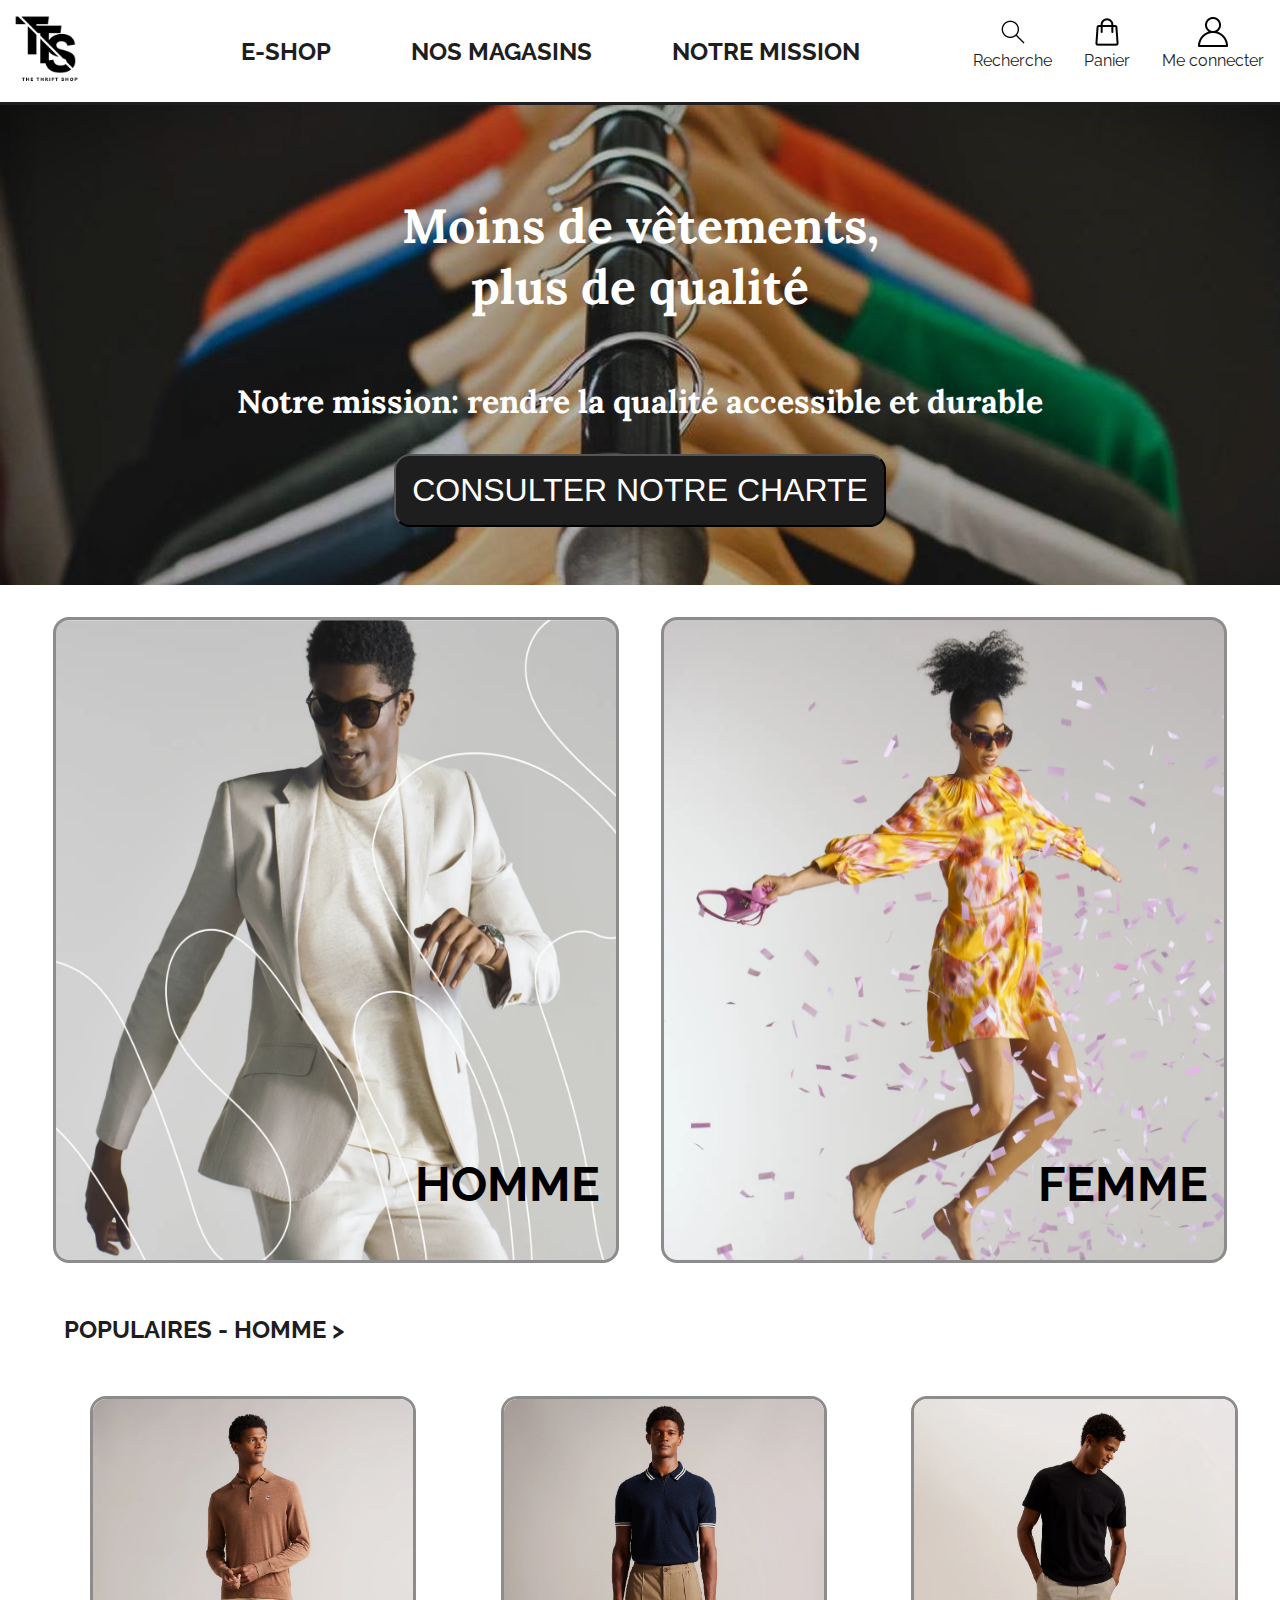
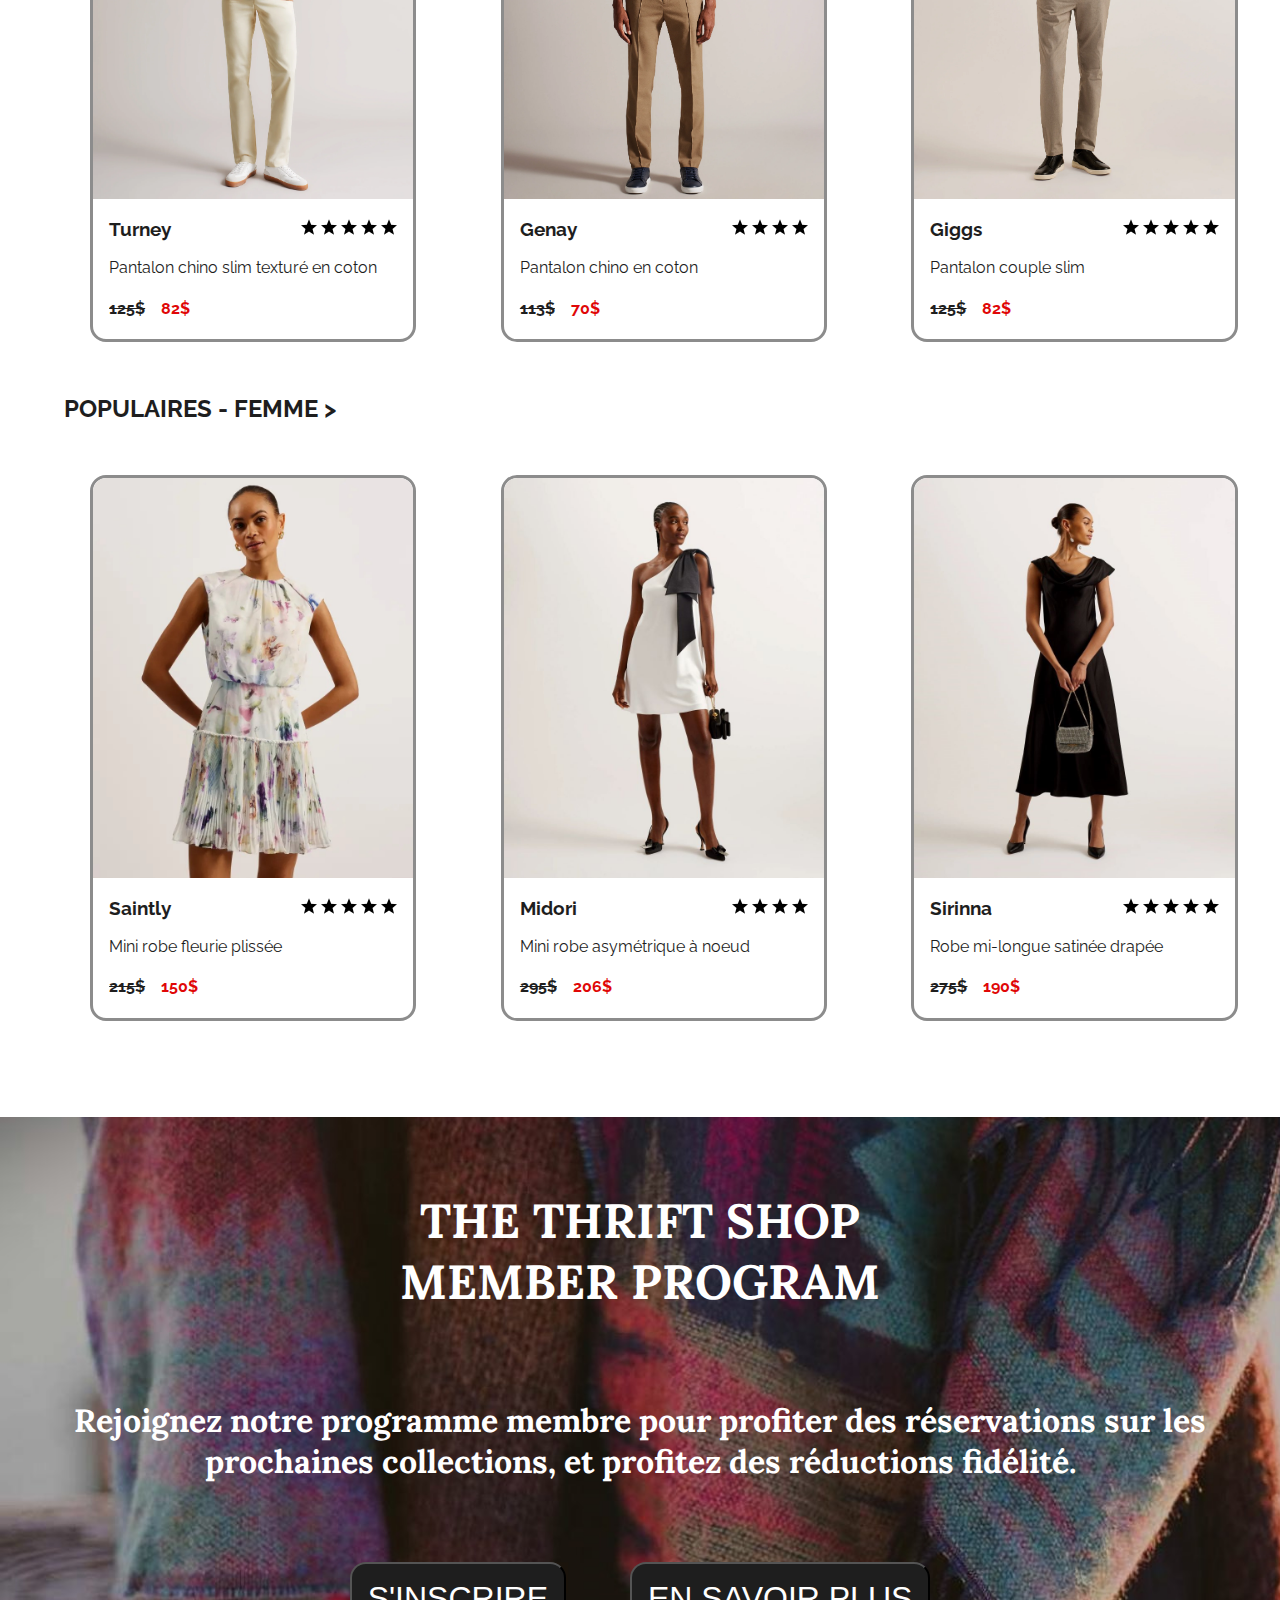
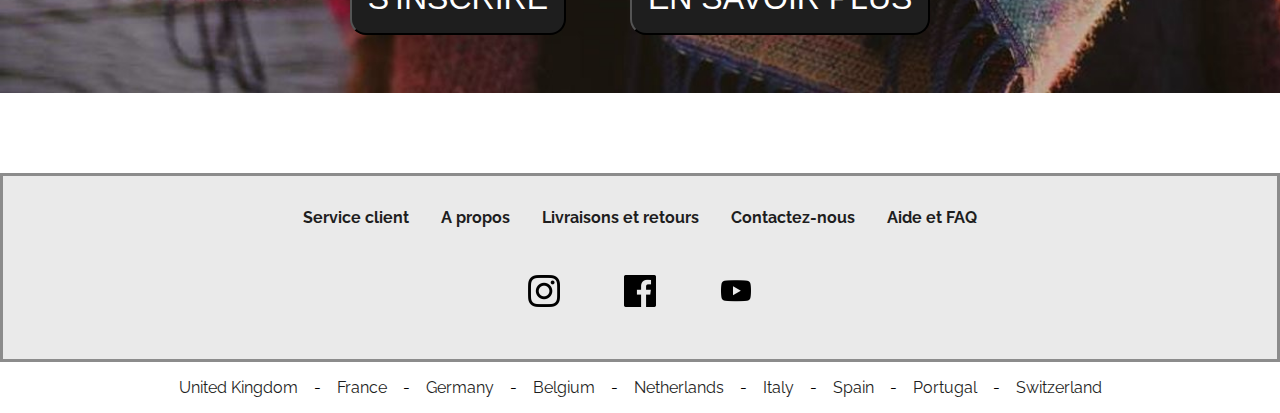
==== commit 4c79a725: "add background size and solve little issues" ====
--- a/index.html
+++ b/index.html
@@ -9,198 +9,197 @@
     <link href='https://fonts.googleapis.com/css?family=Raleway' rel='stylesheet'>
     <title>TheThriftShop</title>
 </head>
-<header>
-    <nav>
-        <a href="index.html">
-            <img class="header__nav__logo" src="Ressources/TheThriftShop_Logo.png" alt="logo">
-        </a>
-        <span class="header__nav__container">
-            <a href="#" class="header__nav__container__link">E-SHOP</a>
-            <a href="#" class="header__nav__container__link">NOS MAGASINS</a>
-            <a href="#" class="header__nav__container__link">NOTRE MISSION</a>
-        </span>
-        <span class="header__nav__container">
-            <li class="header__nav__container__deroulant">
-                <img class="header__nav__container__menu__mobile__img" src="Ressources/icones/menu.png" alt="menu">
-                <ul class="header__nav__container__deroulant__sous">
-                    <li><a href="#">E-SHOP</a></li>
-                    <li><a href="#">NOS MAGASINS</a></li>
-                    <li><a href="#">NOTRE MISSION</a></li>
-                </ul>
-            </li>
-            <a class="header__nav__container__menu__icon" href="#">
-                <img class="header__nav__container__menu__icon__img" src="Ressources/icones/chercher.png" alt="loupe">
-                <p class="header__nav__container__menu__icon__p">Recherche</p>
+<body>
+    <header>
+        <nav>
+            <a href="index.html">
+                <img class="header__nav__logo" src="Ressources/TheThriftShop_Logo.png" alt="logo">
             </a>
-            <a class="header__nav__container__menu__icon__panier" href="cart.html">
-                <img class="header__nav__container__menu__icon__img" src="Ressources/icones/panier.png" alt="panier">
-                <p class="header__nav__container__menu__icon__p">Panier</p>
-            </a>
-            <a class="header__nav__container__menu__icon" href="#">
-                <img class="header__nav__container__menu__icon__img" src="Ressources/icones/connexion.png" alt="connexion">
-                <p class="header__nav__container__menu__icon__p">Me connecter</p>
-            </a>
-        </span>
-    </nav>
-</header>
-<main>
-    <section class="main__entete">
-        <h1 class="main__entete__title">Moins de vêtements,</br>plus de qualité</h1>
-        <h3 class="main__entete__h3">Notre mission: rendre la qualité accessible et durable</h3>
-        <button class="main__entete__button" type="button">CONSULTER NOTRE CHARTE</button>
-    </section>
-    <section class="main__genre">
-        <article class="main__genre__homme">
-            <h3 class="main__genre__homme__title">HOMME</h3>
-        </article>
-        <article class="main__genre__femme">
-            <h3 class="main__genre__homme__title">FEMME</h3>
-        </article>
-    </section>
-    <section class="main__populaire">
-        <a href="#" class="main__populaire__title"><h2>POPULAIRES - HOMME ></h2></a>
-        <div class="main__populaire__container">
-            <a href="#" class="main__populaire__container__article">
-                <img class=" main__populaire__container__article__img" src="Ressources/articles/pantalon1.webp" alt="pantalon1">
-                <div class="main__populaire__container__article__header">
-                    <h3 class="main__populaire__container__article__header__title">Turney</h3>
-                    <div class="main__populaire__container__article__header__stars">
-                        <img class="main__populaire__container__article__header__stars__img" src="Ressources/icones/etoile.png" alt="star">
-                        <img class="main__populaire__container__article__header__stars__img" src="Ressources/icones/etoile.png" alt="star">
-                        <img class="main__populaire__container__article__header__stars__img" src="Ressources/icones/etoile.png" alt="star">
-                        <img class="main__populaire__container__article__header__stars__img" src="Ressources/icones/etoile.png" alt="star">
-                        <img class="main__populaire__container__article__header__stars__img" src="Ressources/icones/etoile.png" alt="star">
-                    </div>
-                </div>
-                <p class="main__populaire__container__article__p">Pantalon chino slim texturé en coton</p>
-                <div class="main__populaire__container__prices">
-                    <h4 class="main__populaire__container__prices__old">125$</h4>
-                    <h4 class="main__populaire__container__prices__new">82$</h4>
-                </div>           
-            </a>
-            <a href="#" class="main__populaire__container__article">
-                <img class="main__populaire__container__article__img" src="Ressources/articles/pantalon2.webp" alt="pantalon2">
-                <div class="main__populaire__container__article__header">
-                    <h3 class="main__populaire__container__article__header__title">Genay</h3>
-                    <div class="main__populaire__container__article__header__stars">
-                        <img class="main__populaire__container__article__header__stars__img" src="Ressources/icones/etoile.png" alt="star">
-                        <img class="main__populaire__container__article__header__stars__img" src="Ressources/icones/etoile.png" alt="star">
-                        <img class="main__populaire__container__article__header__stars__img" src="Ressources/icones/etoile.png" alt="star">
-                        <img class="main__populaire__container__article__header__stars__img" src="Ressources/icones/etoile.png" alt="star">
-                    </div>
-                </div>
-                <p class="main__populaire__container__article__p">Pantalon chino en coton</p>
-                <div class="main__populaire__container__prices">
-                    <h4 class="main__populaire__container__prices__old">113$</h4>
-                    <h4 class="main__populaire__container__prices__new">70$</h4>
-                </div>           
-            </a>
-            <a href="#" class="main__populaire__container__article_3th">
-                <img class=" main__populaire__container__article__img" src="Ressources/articles/pantalon3.webp" alt="pantalon1">
-                <div class="main__populaire__container__article__header">
-                    <h3 class="main__populaire__container__article__header__title">Giggs</h3>
-                    <div class="main__populaire__container__article__header__stars">
-                        <img class="main__populaire__container__article__header__stars__img" src="Ressources/icones/etoile.png" alt="star">
-                        <img class="main__populaire__container__article__header__stars__img" src="Ressources/icones/etoile.png" alt="star">
-                        <img class="main__populaire__container__article__header__stars__img" src="Ressources/icones/etoile.png" alt="star">
-                        <img class="main__populaire__container__article__header__stars__img" src="Ressources/icones/etoile.png" alt="star">
-                        <img class="main__populaire__container__article__header__stars__img" src="Ressources/icones/etoile.png" alt="star">
-                    </div>
-                </div>
-                <p class="main__populaire__container__article__p">Pantalon couple slim</p>
-                <div class="main__populaire__container__prices">
-                    <h4 class="main__populaire__container__prices__old">125$</h4>
-                    <h4 class="main__populaire__container__prices__new">82$</h4>
-                </div>           
-            </a>
-        </div>
-    </section>
-    <section class="main__populaire">
-        <a href="#" class="main__populaire__title"><h2>POPULAIRES - FEMME ></h2></a>
-        <div class="main__populaire__container">
-            <a href="#" class="main__populaire__container__article">
-                <img class="main__populaire__container__article__img" src="Ressources/articles/robe1_resized.jpg" alt="robe">
-                <div class="main__populaire__container__article__header">
-                    <h3 class="main__populaire__container__article__header__title">Saintly</h3>
-                    <div class="main__populaire__container__article__header__stars">
-                        <img class="main__populaire__container__article__header__stars__img" src="Ressources/icones/etoile.png" alt="star">
-                        <img class="main__populaire__container__article__header__stars__img" src="Ressources/icones/etoile.png" alt="star">
-                        <img class="main__populaire__container__article__header__stars__img" src="Ressources/icones/etoile.png" alt="star">
-                        <img class="main__populaire__container__article__header__stars__img" src="Ressources/icones/etoile.png" alt="star">
-                        <img class="main__populaire__container__article__header__stars__img" src="Ressources/icones/etoile.png" alt="star">
-                    </div>
-                </div>
-                <p class="main__populaire__container__article__p">Mini robe fleurie plissée</p>
-                <div class="main__populaire__container__prices">
-                    <h4 class="main__populaire__container__prices__old">215$</h4>
-                    <h4 class="main__populaire__container__prices__new">150$</h4>
-                </div>           
-            </a>
-            <a href="#" class="main__populaire__container__article">
-                <img class=" main__populaire__container__article__img" src="Ressources/articles/robe2_resized.jpg" alt="robe2">
-                <div class="main__populaire__container__article__header">
-                    <h3 class="main__populaire__container__article__header__title">Midori</h3>
-                    <div class="main__populaire__container__article__header__stars">
-                        <img class="main__populaire__container__article__header__stars__img" src="Ressources/icones/etoile.png" alt="star">
-                        <img class="main__populaire__container__article__header__stars__img" src="Ressources/icones/etoile.png" alt="star">
-                        <img class="main__populaire__container__article__header__stars__img" src="Ressources/icones/etoile.png" alt="star">
-                        <img class="main__populaire__container__article__header__stars__img" src="Ressources/icones/etoile.png" alt="star">
-                    </div>
-                </div>
-                <p class="main__populaire__container__article__p">Mini robe asymétrique à noeud</p>
-                <div class="main__populaire__container__prices">
-                    <h4 class="main__populaire__container__prices__old">295$</h4>
-                    <h4 class="main__populaire__container__prices__new">206$</h4>
-                </div>           
-            </a>
-            <a href="#" class="main__populaire__container__article_3th">
-                <img class=" main__populaire__container__article__img" src="Ressources/articles/robe3_resized.jpg   " alt="robe3">
-                <div class="main__populaire__container__article__header">
-                    <h3 class="main__populaire__container__article__header__title">Sirinna</h3>
-                    <div class="main__populaire__container__article__header__stars">
-                        <img class="main__populaire__container__article__header__stars__img" src="Ressources/icones/etoile.png" alt="star">
-                        <img class="main__populaire__container__article__header__stars__img" src="Ressources/icones/etoile.png" alt="star">
-                        <img class="main__populaire__container__article__header__stars__img" src="Ressources/icones/etoile.png" alt="star">
-                        <img class="main__populaire__container__article__header__stars__img" src="Ressources/icones/etoile.png" alt="star">
-                        <img class="main__populaire__container__article__header__stars__img" src="Ressources/icones/etoile.png" alt="star">
-                    </div>
-                </div>
-                <p class="main__populaire__container__article__p">Robe mi-longue satinée drapée</p>
-                <div class="main__populaire__container__prices">
-                    <h4 class="main__populaire__container__prices__old">275$</h4>
-                    <h4 class="main__populaire__container__prices__new">190$</h4>
-                </div>           
-            </a>
-        </div>
-    </section>
-    <section class="main__member">
-        <h1 class="main__member__title">THE THRIFT SHOP</br>MEMBER PROGRAM</h1>
-        <h3 class="main__member__h3">Rejoignez notre programme membre pour profiter des réservations sur les prochaines collections, et profitez des réductions fidélité.</h3>
-        <span>
-            <button class="main__member__button" type="button">S'INSCRIRE</button>
-            <button class="main__member__button" type="button">EN SAVOIR PLUS</button>  
-        </span>
-    </section>
-</main>
-<footer>
-    <section class="footer__container">
-        <span class="footer__container__links">
-            <a href="#" class="footer__container__links__p">Service client</a>
-            <a href="#" class="footer__container__links__p">A propos</a>
-            <a href="#" class="footer__container__links__p">Livraisons et retours</a>
-            <a href="#" class="footer__container__links__p">Contactez-nous</a>
-            <a href="#" class="footer__container__links__p">Aide et FAQ</a>
-        </span>
-        <span class="footer__container__socials">
-            <a href="#"><img class="footer__container__socials__img" src="Ressources/icones/instagram.png" alt="Instagram"></a>
-            <a href="#"><img class="footer__container__socials__img" src="Ressources/icones/logo-de-lapplication-facebook.png" alt="Facebook"></a>
-            <a href="#"><img class="footer__container__socials__img" src="Ressources/icones/youtube.png" alt="Youtube"></a>
-        </span>
-    </section>
-    <div class="footer__countries"><a class="footer__countries__p" href="#">United Kingdom </a>-<a class="footer__countries__p" href="#"> France </a>-<a class="footer__countries__p" href="#"> Germany </a>-<a class="footer__countries__p" href="#"> Belgium </a>-<a class="footer__countries__p" href="#"> Netherlands </a>-<a class="footer__countries__p" href="#"> Italy </a>-<a class="footer__countries__p" href="#"> Spain </a>-<a class="footer__countries__p" href="#"> Portugal </a>-<a class="footer__countries__p" href="#"> Switzerland </a></div>
-</footer>
+            <span class="header__nav__container">
+                <a href="#" class="header__nav__container__link">E-SHOP</a>
+                <a href="#" class="header__nav__container__link">NOS MAGASINS</a>
+                <a href="#" class="header__nav__container__link">NOTRE MISSION</a>
+            </span>
+            <span class="header__nav__container">
+                <li class="header__nav__container__deroulant">
+                    <img class="header__nav__container__menu__mobile__img" src="Ressources/icones/menu.png" alt="menu">
+                    <ul class="header__nav__container__deroulant__sous">
+                        <li><a href="#">E-SHOP</a></li>
+                        <li><a href="#">NOS MAGASINS</a></li>
+                        <li><a href="#">NOTRE MISSION</a></li>
+                    </ul>
+                </li>
+                <a class="header__nav__container__menu__icon" href="#">
+                    <img class="header__nav__container__menu__icon__img" src="Ressources/icones/chercher.png" alt="loupe">
+                    <p class="header__nav__container__menu__icon__p">Recherche</p>
+                </a>
+                <a class="header__nav__container__menu__icon__panier" href="cart.html">
+                    <img class="header__nav__container__menu__icon__img" src="Ressources/icones/panier.png" alt="panier">
+                    <p class="header__nav__container__menu__icon__p">Panier</p>
+                </a>
+                <a class="header__nav__container__menu__icon" href="#">
+                    <img class="header__nav__container__menu__icon__img" src="Ressources/icones/connexion.png" alt="connexion">
+                    <p class="header__nav__container__menu__icon__p">Me connecter</p>
+                </a>
+            </span>
+        </nav>
+    </header>
+    <main>
+        <section class="main__entete">
+            <h1 class="main__entete__title">Moins de vêtements,</br>plus de qualité</h1>
+            <h3 class="main__entete__h3">Notre mission: rendre la qualité accessible et durable</h3>
+            <button class="main__entete__button" type="button">CONSULTER NOTRE CHARTE</button>
+        </section>
+        <section class="main__genre">
+            <article class="main__genre__homme">
+                <h3 class="main__genre__homme__title">HOMME</h3>
+            </article>
+            <article class="main__genre__femme">
+                <h3 class="main__genre__homme__title">FEMME</h3>
+            </article>
+        </section>
+        <section class="main__populaire">
+            <a href="#" class="main__populaire__title"><h2>POPULAIRES - HOMME ></h2></a>
+            <div class="main__populaire__container">
+                <a href="#" class="main__populaire__container__article">
+                    <img class=" main__populaire__container__article__img" src="Ressources/articles/pantalon1.webp" alt="pantalon1">
+                    <div class="main__populaire__container__article__header">
+                        <h3 class="main__populaire__container__article__header__title">Turney</h3>
+                        <div class="main__populaire__container__article__header__stars">
+                            <img class="main__populaire__container__article__header__stars__img" src="Ressources/icones/etoile.png" alt="star">
+                            <img class="main__populaire__container__article__header__stars__img" src="Ressources/icones/etoile.png" alt="star">
+                            <img class="main__populaire__container__article__header__stars__img" src="Ressources/icones/etoile.png" alt="star">
+                            <img class="main__populaire__container__article__header__stars__img" src="Ressources/icones/etoile.png" alt="star">
+                            <img class="main__populaire__container__article__header__stars__img" src="Ressources/icones/etoile.png" alt="star">
+                        </div>
+                    </div>
+                    <p class="main__populaire__container__article__p">Pantalon chino slim texturé en coton</p>
+                    <div class="main__populaire__container__prices">
+                        <h4 class="main__populaire__container__prices__old">125$</h4>
+                        <h4 class="main__populaire__container__prices__new">82$</h4>
+                    </div>           
+                </a>
+                <a href="#" class="main__populaire__container__article">
+                    <img class="main__populaire__container__article__img" src="Ressources/articles/pantalon2.webp" alt="pantalon2">
+                    <div class="main__populaire__container__article__header">
+                        <h3 class="main__populaire__container__article__header__title">Genay</h3>
+                        <div class="main__populaire__container__article__header__stars">
+                            <img class="main__populaire__container__article__header__stars__img" src="Ressources/icones/etoile.png" alt="star">
+                            <img class="main__populaire__container__article__header__stars__img" src="Ressources/icones/etoile.png" alt="star">
+                            <img class="main__populaire__container__article__header__stars__img" src="Ressources/icones/etoile.png" alt="star">
+                            <img class="main__populaire__container__article__header__stars__img" src="Ressources/icones/etoile.png" alt="star">
+                        </div>
+                    </div>
+                    <p class="main__populaire__container__article__p">Pantalon chino en coton</p>
+                    <div class="main__populaire__container__prices">
+                        <h4 class="main__populaire__container__prices__old">113$</h4>
+                        <h4 class="main__populaire__container__prices__new">70$</h4>
+                    </div>           
+                </a>
+                <a href="#" class="main__populaire__container__article_3th">
+                    <img class=" main__populaire__container__article__img" src="Ressources/articles/pantalon3.webp" alt="pantalon1">
+                    <div class="main__populaire__container__article__header">
+                        <h3 class="main__populaire__container__article__header__title">Giggs</h3>
+                        <div class="main__populaire__container__article__header__stars">
+                            <img class="main__populaire__container__article__header__stars__img" src="Ressources/icones/etoile.png" alt="star">
+                            <img class="main__populaire__container__article__header__stars__img" src="Ressources/icones/etoile.png" alt="star">
+                            <img class="main__populaire__container__article__header__stars__img" src="Ressources/icones/etoile.png" alt="star">
+                            <img class="main__populaire__container__article__header__stars__img" src="Ressources/icones/etoile.png" alt="star">
+                            <img class="main__populaire__container__article__header__stars__img" src="Ressources/icones/etoile.png" alt="star">
+                        </div>
+                    </div>
+                    <p class="main__populaire__container__article__p">Pantalon couple slim</p>
+                    <div class="main__populaire__container__prices">
+                        <h4 class="main__populaire__container__prices__old">125$</h4>
+                        <h4 class="main__populaire__container__prices__new">82$</h4>
+                    </div>           
+                </a>
+            </div>
+        </section>
+        <section class="main__populaire">
+            <a href="#" class="main__populaire__title"><h2>POPULAIRES - FEMME ></h2></a>
+            <div class="main__populaire__container">
+                <a href="#" class="main__populaire__container__article">
+                    <img class="main__populaire__container__article__img" src="Ressources/articles/robe1_resized.jpg" alt="robe">
+                    <div class="main__populaire__container__article__header">
+                        <h3 class="main__populaire__container__article__header__title">Saintly</h3>
+                        <div class="main__populaire__container__article__header__stars">
+                            <img class="main__populaire__container__article__header__stars__img" src="Ressources/icones/etoile.png" alt="star">
+                            <img class="main__populaire__container__article__header__stars__img" src="Ressources/icones/etoile.png" alt="star">
+                            <img class="main__populaire__container__article__header__stars__img" src="Ressources/icones/etoile.png" alt="star">
+                            <img class="main__populaire__container__article__header__stars__img" src="Ressources/icones/etoile.png" alt="star">
+                            <img class="main__populaire__container__article__header__stars__img" src="Ressources/icones/etoile.png" alt="star">
+                        </div>
+                    </div>
+                    <p class="main__populaire__container__article__p">Mini robe fleurie plissée</p>
+                    <div class="main__populaire__container__prices">
+                        <h4 class="main__populaire__container__prices__old">215$</h4>
+                        <h4 class="main__populaire__container__prices__new">150$</h4>
+                    </div>           
+                </a>
+                <a href="#" class="main__populaire__container__article">
+                    <img class=" main__populaire__container__article__img" src="Ressources/articles/robe2_resized.jpg" alt="robe2">
+                    <div class="main__populaire__container__article__header">
+                        <h3 class="main__populaire__container__article__header__title">Midori</h3>
+                        <div class="main__populaire__container__article__header__stars">
+                            <img class="main__populaire__container__article__header__stars__img" src="Ressources/icones/etoile.png" alt="star">
+                            <img class="main__populaire__container__article__header__stars__img" src="Ressources/icones/etoile.png" alt="star">
+                            <img class="main__populaire__container__article__header__stars__img" src="Ressources/icones/etoile.png" alt="star">
+                            <img class="main__populaire__container__article__header__stars__img" src="Ressources/icones/etoile.png" alt="star">
+                        </div>
+                    </div>
+                    <p class="main__populaire__container__article__p">Mini robe asymétrique à noeud</p>
+                    <div class="main__populaire__container__prices">
+                        <h4 class="main__populaire__container__prices__old">295$</h4>
+                        <h4 class="main__populaire__container__prices__new">206$</h4>
+                    </div>           
+                </a>
+                <a href="#" class="main__populaire__container__article_3th">
+                    <img class=" main__populaire__container__article__img" src="Ressources/articles/robe3_resized.jpg   " alt="robe3">
+                    <div class="main__populaire__container__article__header">
+                        <h3 class="main__populaire__container__article__header__title">Sirinna</h3>
+                        <div class="main__populaire__container__article__header__stars">
+                            <img class="main__populaire__container__article__header__stars__img" src="Ressources/icones/etoile.png" alt="star">
+                            <img class="main__populaire__container__article__header__stars__img" src="Ressources/icones/etoile.png" alt="star">
+                            <img class="main__populaire__container__article__header__stars__img" src="Ressources/icones/etoile.png" alt="star">
+                            <img class="main__populaire__container__article__header__stars__img" src="Ressources/icones/etoile.png" alt="star">
+                            <img class="main__populaire__container__article__header__stars__img" src="Ressources/icones/etoile.png" alt="star">
+                        </div>
+                    </div>
+                    <p class="main__populaire__container__article__p">Robe mi-longue satinée drapée</p>
+                    <div class="main__populaire__container__prices">
+                        <h4 class="main__populaire__container__prices__old">275$</h4>
+                        <h4 class="main__populaire__container__prices__new">190$</h4>
+                    </div>           
+                </a>
+            </div>
+        </section>
+        <section class="main__member">
+            <h1 class="main__member__title">THE THRIFT SHOP</br>MEMBER PROGRAM</h1>
+            <h3 class="main__member__h3">Rejoignez notre programme membre pour profiter des réservations sur les prochaines collections, et profitez des réductions fidélité.</h3>
+            <span>
+                <button class="main__member__button" type="button">S'INSCRIRE</button>
+                <button class="main__member__button" type="button">EN SAVOIR PLUS</button>  
+            </span>
+        </section>
+    </main>
+    <footer>
+        <section class="footer__container">
+            <span class="footer__container__links">
+                <a href="#" class="footer__container__links__p">Service client</a>
+                <a href="#" class="footer__container__links__p">A propos</a>
+                <a href="#" class="footer__container__links__p">Livraisons et retours</a>
+                <a href="#" class="footer__container__links__p">Contactez-nous</a>
+                <a href="#" class="footer__container__links__p">Aide et FAQ</a>
+            </span>
+            <span class="footer__container__socials">
+                <a href="#"><img class="footer__container__socials__img" src="Ressources/icones/instagram.png" alt="Instagram"></a>
+                <a href="#"><img class="footer__container__socials__img" src="Ressources/icones/logo-de-lapplication-facebook.png" alt="Facebook"></a>
+                <a href="#"><img class="footer__container__socials__img" src="Ressources/icones/youtube.png" alt="Youtube"></a>
+            </span>
+        </section>
+        <div class="footer__countries"><a class="footer__countries__p" href="#">United Kingdom </a>-<a class="footer__countries__p" href="#"> France </a>-<a class="footer__countries__p" href="#"> Germany </a>-<a class="footer__countries__p" href="#"> Belgium </a>-<a class="footer__countries__p" href="#"> Netherlands </a>-<a class="footer__countries__p" href="#"> Italy </a>-<a class="footer__countries__p" href="#"> Spain </a>-<a class="footer__countries__p" href="#"> Portugal </a>-<a class="footer__countries__p" href="#"> Switzerland </a></div>
+    </footer>
 <script src="script.js"></script>
-<body>
-    
 </body>
 </html>--- a/style.css
+++ b/style.css
@@ -28,20 +28,22 @@
 
 @keyframes header {
     from { 
-    display: none;
     opacity: 0;
     transform: translateY(-10rem);}
     to { 
-    display: visible ;
     opacity: 1;
     transform: translateY(0rem);
     }
 }
 
+span{display: flex;
+flex-direction: row;
+align-items: center;}
+
 
 .header__nav__logo{
-    height: 8rem;
-    width: 8rem;
+    height: 6rem;
+    width: 6rem;
 }
 
 nav{
@@ -124,7 +126,7 @@
 .main__entete{
     background-image: url(Ressources/Backgrounds/entete.jpg);
     backdrop-filter: brightness(60%); 
-    height: 37.5rem;
+    height: 30rem;
     width: 100%;
     background-size: cover;
     display: flex;
@@ -168,7 +170,7 @@
     display: flex;
     flex-direction: row;
     justify-content: space-around;
-    padding: 4rem;
+    padding: 2rem;
 }
 
 .main__genre__homme{
@@ -182,9 +184,9 @@
 
 .main__genre__homme,
 .main__genre__femme{
-    height: 32rem;
-    width: 25rem;
-    background-size: 25rem 35rem;
+    height: 40rem;
+    width: 35rem;
+    background-size: 35rem 42rem;
     background-position: 0rem 0rem;
     display: flex;
     justify-content: end;
@@ -199,7 +201,7 @@
 .main__genre__femme:hover{
     scale: 105%;
     box-shadow: 0.5rem 0.5rem 0.5rem var(--grey);
-    background-size: 35rem 50rem;
+    background-size: 38rem 47rem;
     background-position: -2rem 0rem;
 }
 
@@ -216,10 +218,7 @@
     flex-direction: column;    
     padding-bottom: 1rem;
     padding-left: 3rem;
-    padding-left: 3rem;
-}
-
-
+}
 
 .main__populaire__title{
     padding-left: 1rem;
@@ -247,7 +246,7 @@
     justify-content: space-around;
     border-radius: 1rem;
     border: solid var(--grey);
-    width: 25%;
+    width: 26%;
     transition-duration: 0.2s;
     text-decoration: none;
     color: var(--black)
@@ -275,11 +274,13 @@
     align-items: center;
     padding-left: 1rem;
     padding-right: 1rem;
+    margin: 0
 }
 
 .main__populaire__container__article__header__stars__img{
     height: 1rem;
     width: 1rem;
+    margin: 0;
 }
 
 .main__populaire__container__article__p{
@@ -291,7 +292,7 @@
 .main__populaire__container__prices{
     display: flex;
     flex-direction: row;
-    margin-top: 0;
+    margin: 0;
     padding-left: 1rem;
 }
 
@@ -306,7 +307,7 @@
 
 .main__member{
     background-image: url(Ressources/Backgrounds/background_form.jpg); 
-    height: 36.5rem;
+    height: 35rem;
     width: screen;
     background-size: cover;
     display: flex;
@@ -378,7 +379,8 @@
     padding-right: 1rem;
     font-size: 1rem;
     text-decoration: none;
-    color: var(--black) 
+    color: var(--black);
+    font-weight: bolder;
 }
 
 .footer__container__links__p:hover{
@@ -440,17 +442,17 @@
     .main__genre__femme{
         height: 28rem;
         width: 19rem;
+        background-position: -8rem 0rem;
     }
 
     .main__genre__homme:hover,
     .main__genre__femme:hover{
-        background-size: 35rem 50rem;
-        background-position: -5rem 0rem;
-}
-    
-    .main__populaire__container__article__img,
-    .main__populaire__container__article__img__moveUp{
-        height: 15rem;
+        background-size: 40rem 50rem;
+        background-position: -10rem 0rem;
+}
+    
+    .main__populaire__container__article__img{
+        height: 18rem;
         border-radius: 1rem 1rem 0 0;
     }
 
@@ -475,6 +477,10 @@
         color: var(--white);
         font-size: 1.5rem;
         z-index: 3;
+    }
+
+    .footer__countries__p{
+        padding: 0.8rem;
     }
 
 }
@@ -503,15 +509,26 @@
         width: 40%;
         z-index: 3;
         padding-left: 1.5rem;
-
-    }
-
-    .header__nav__container__deroulant:active{
+    }
+
+    .header__nav__container__deroulant:hover{
         .header__nav__container__deroulant__sous{
             display:contents;
             display: flex;
             flex-direction: column;
+            animation-name: deroulant;
+            animation-duration: 0.4s;
         }
+    }
+
+    @keyframes deroulant {from { 
+        opacity: 0;
+        transform: translateY(-5rem);}
+        to { 
+        opacity: 1;
+        transform: translateY(0rem);
+        }
+        
     }
 
     .header__nav__container__deroulant__sous a{
@@ -527,6 +544,17 @@
         list-style-type: none;
         padding-bottom: 0.2rem;
         padding-top: 0.2rem;
+    }
+
+    .header__nav__container__menu__mobile{
+        display:contents;
+        height: 1rem;
+        width: 1rem;
+
+    }
+    .header__nav__container__menu__mobile__img{
+        height: 1rem;
+        width:1rem;
     }
 
     .header__nav__container__link{
@@ -559,16 +587,7 @@
 
     }
 
-    .header__nav__container__menu__mobile{
-        display:contents;
-        height: 1rem;
-        width: 1rem;
-
-    }
-    .header__nav__container__menu__mobile__img{
-        height: 1rem;
-        width:1rem;
-    }
+
 
     .header__nav__container__menu__icon{
         display: none;
@@ -608,7 +627,7 @@
         height: 20rem;
         width: 11rem;
         background-size: 25rem 35rem;
-        background-position: -5rem -2rem;
+        background-position: -8rem -2rem;
         @media screen and (max-width: 400px){
             height: 20rem;
             width: 9.5rem;
@@ -619,7 +638,7 @@
     .main__genre__homme:hover,
     .main__genre__femme:hover{
         background-size: 30rem 45rem;
-        background-position: -9rem -2rem;
+        background-position: -10rem -2rem;
     }
     
     .main__genre__homme__title,
@@ -677,13 +696,10 @@
     }    
     
     .main__member{
-        background-image: url(Ressources/Backgrounds/background_form.jpg); 
-        height: 25rem;
-        padding-bottom: 1rem;
-        margin-bottom: 3rem;
+        height: 20rem;
         margin-top: 2rem;
         z-index: 1;
-        padding: 1rem;
+        padding: 0.5rem;
     }
     
     .main__member__title{
@@ -697,8 +713,9 @@
     }
     
     .main__member__button{
-        width: 6rem;
+        width: 7rem;
         font-size: 0.75rem;
+        height: 4rem;
     
     }
 
@@ -714,4 +731,8 @@
         padding: 0.8rem;
     }
     
+    .footer__countries__p{
+        padding: 0.2rem;
+        padding-top: 0.5rem;
+    }
 }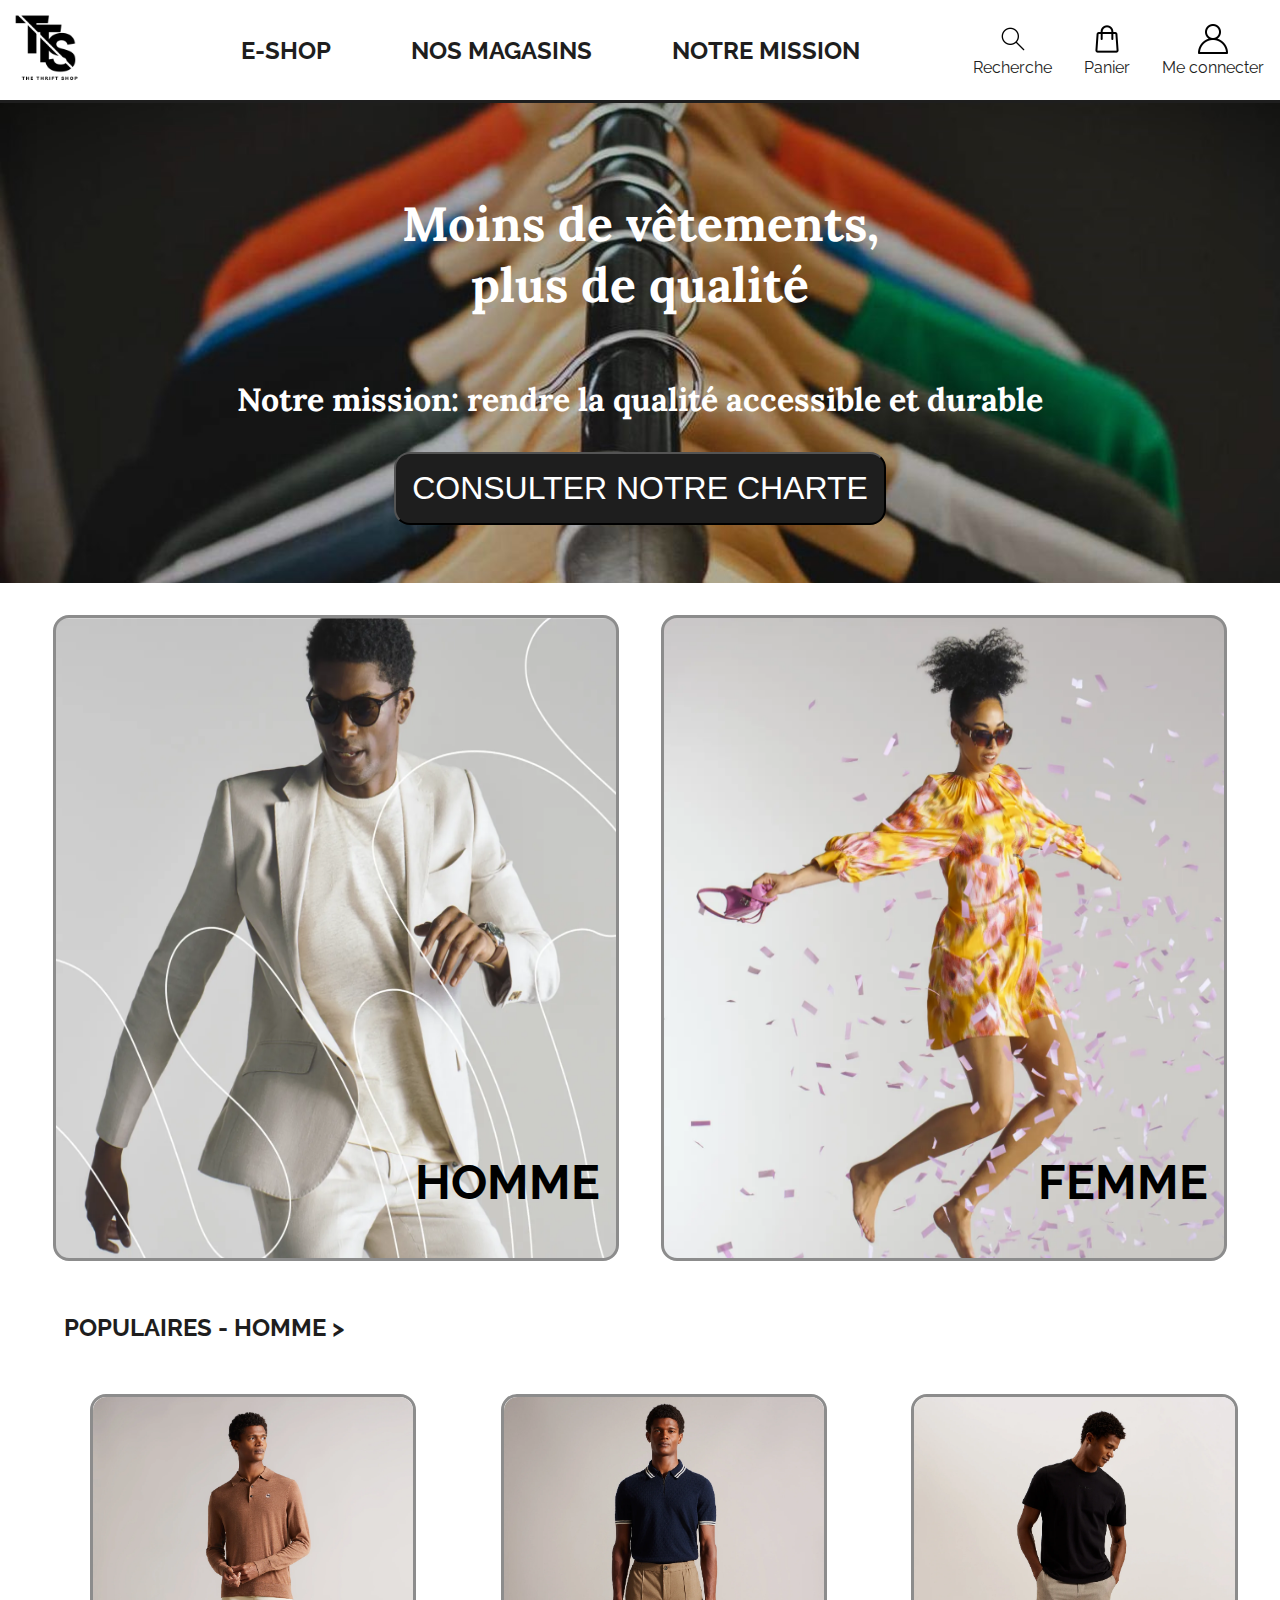
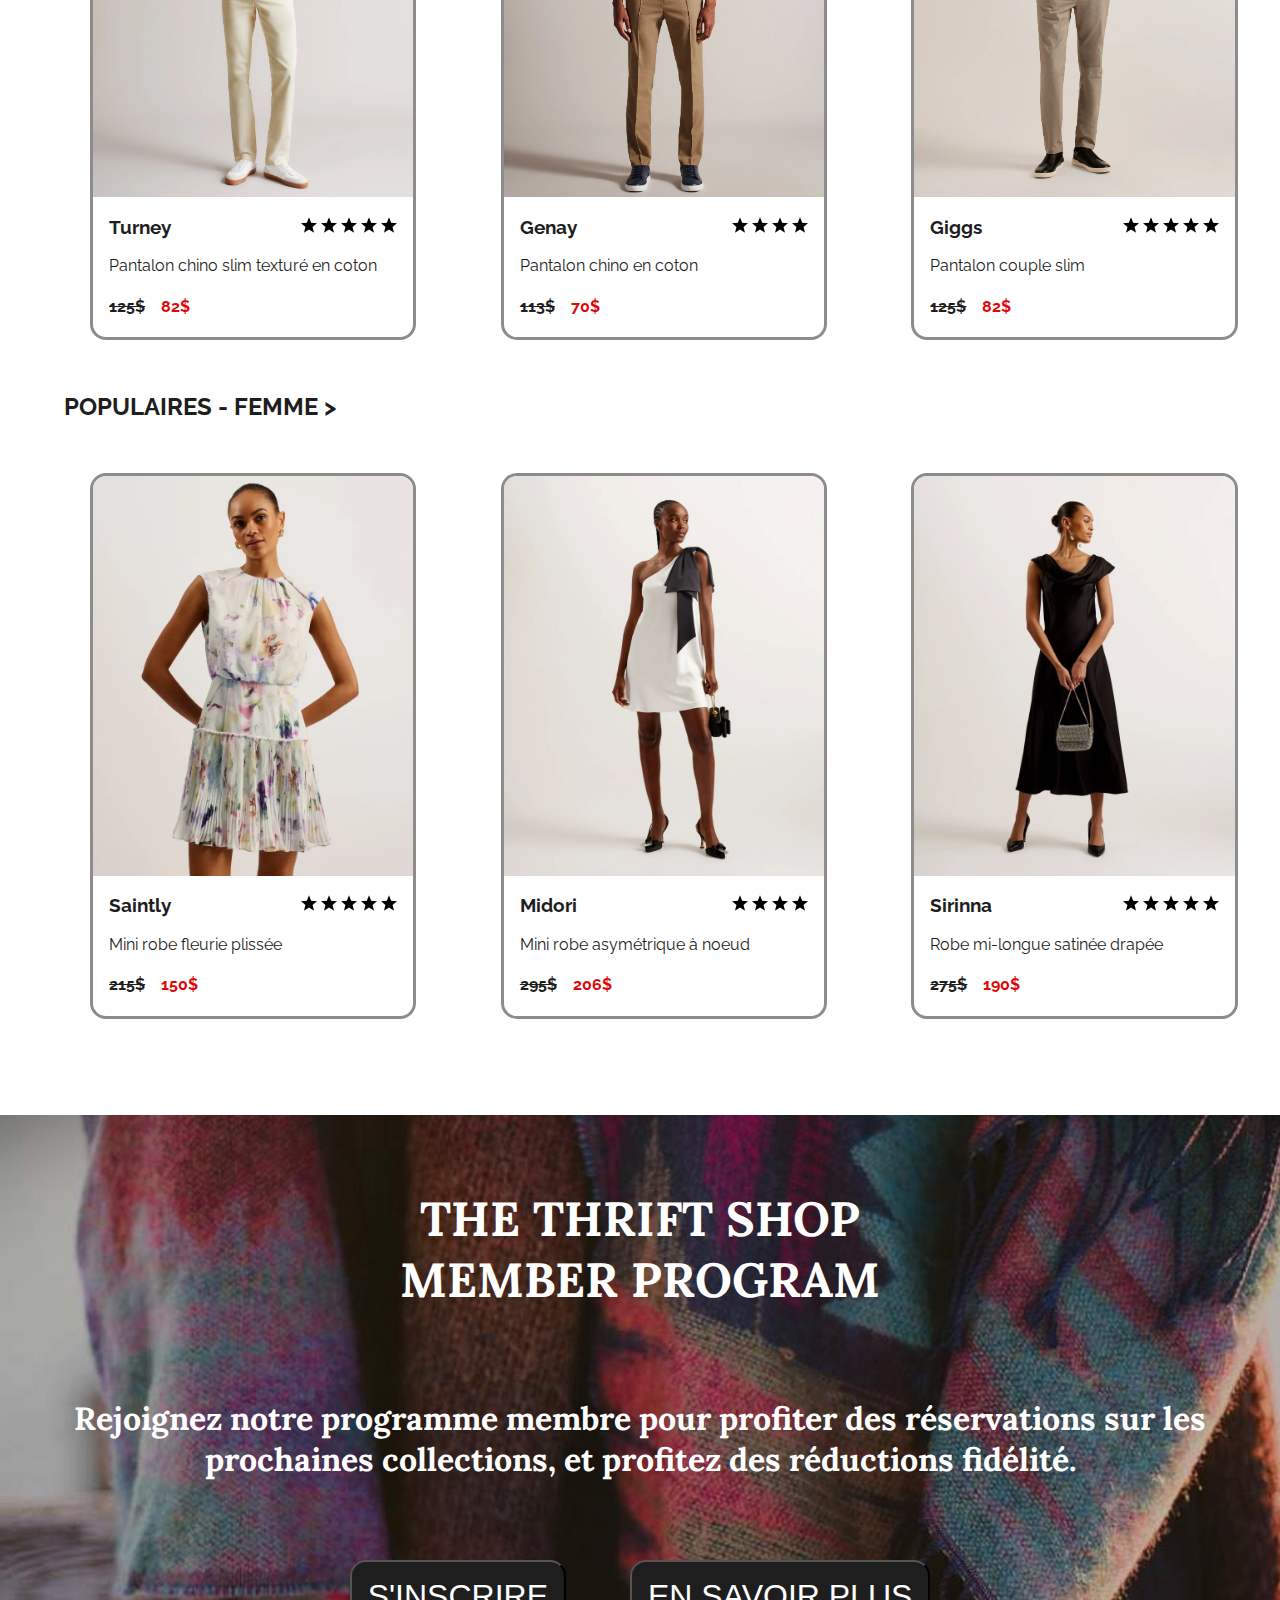
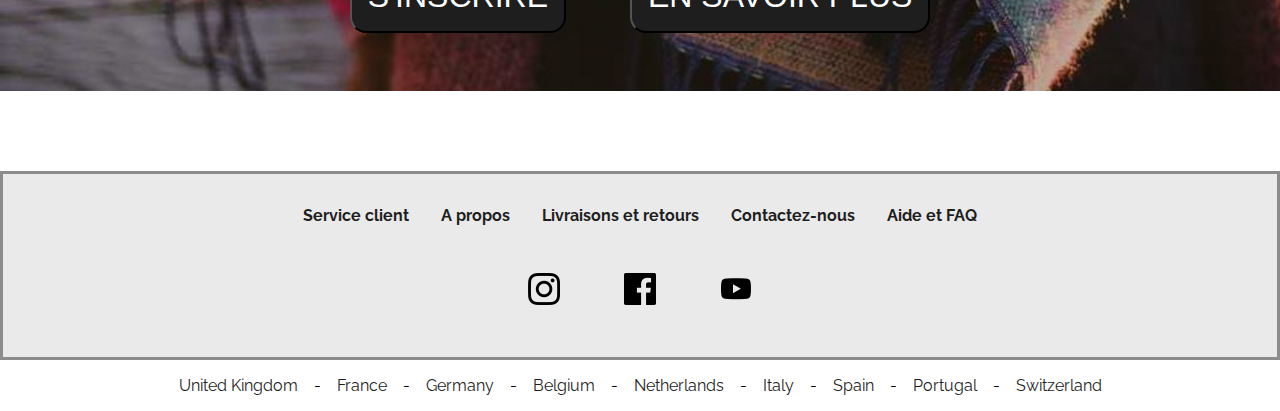
==== commit 5a31e49b: "last commit to master" ====
--- a/index.html
+++ b/index.html
@@ -200,6 +200,5 @@
         </section>
         <div class="footer__countries"><a class="footer__countries__p" href="#">United Kingdom </a>-<a class="footer__countries__p" href="#"> France </a>-<a class="footer__countries__p" href="#"> Germany </a>-<a class="footer__countries__p" href="#"> Belgium </a>-<a class="footer__countries__p" href="#"> Netherlands </a>-<a class="footer__countries__p" href="#"> Italy </a>-<a class="footer__countries__p" href="#"> Spain </a>-<a class="footer__countries__p" href="#"> Portugal </a>-<a class="footer__countries__p" href="#"> Switzerland </a></div>
     </footer>
-<script src="script.js"></script>
 </body>
 </html>--- a/style.css
+++ b/style.css
@@ -100,6 +100,7 @@
 .header__nav__container__menu__icon__p{
     padding-top: 0.2rem;
     margin-top: 0;
+    margin-bottom: 0;
     font-size: 1rem;
 }
 
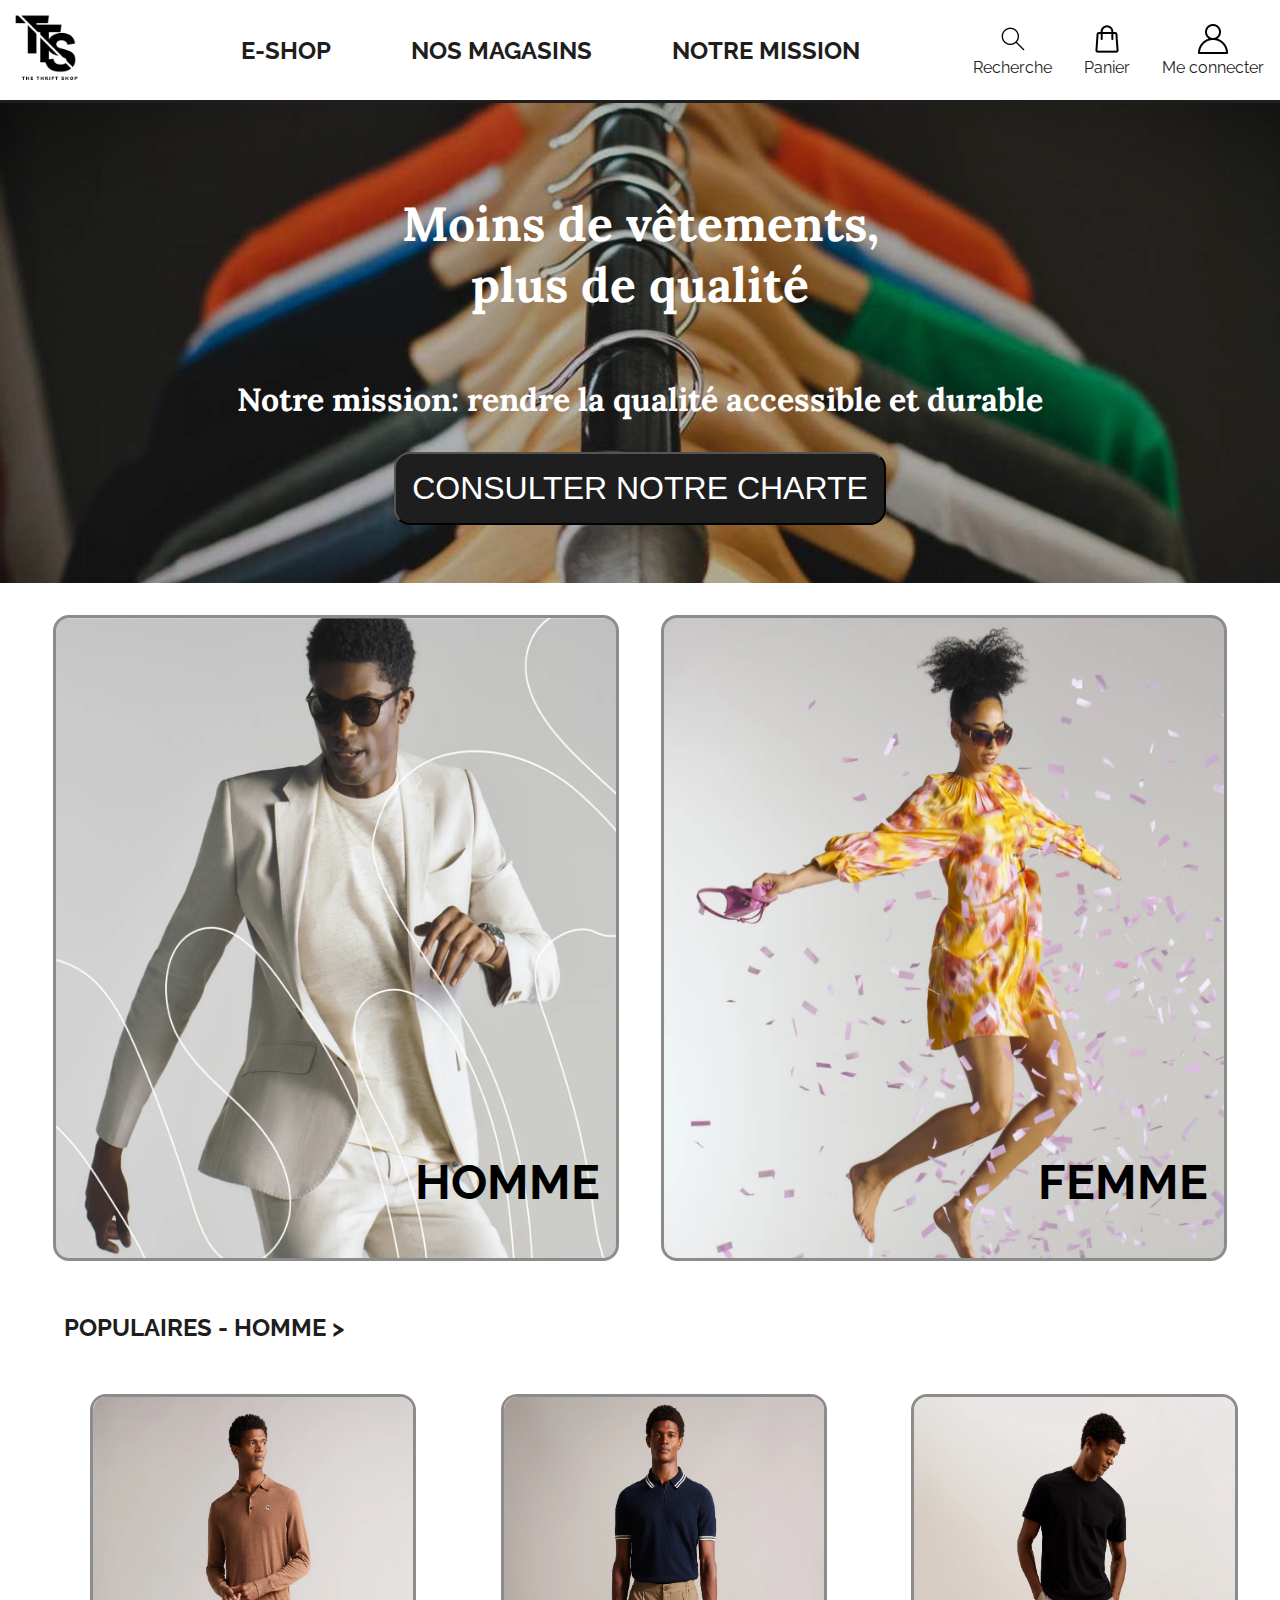
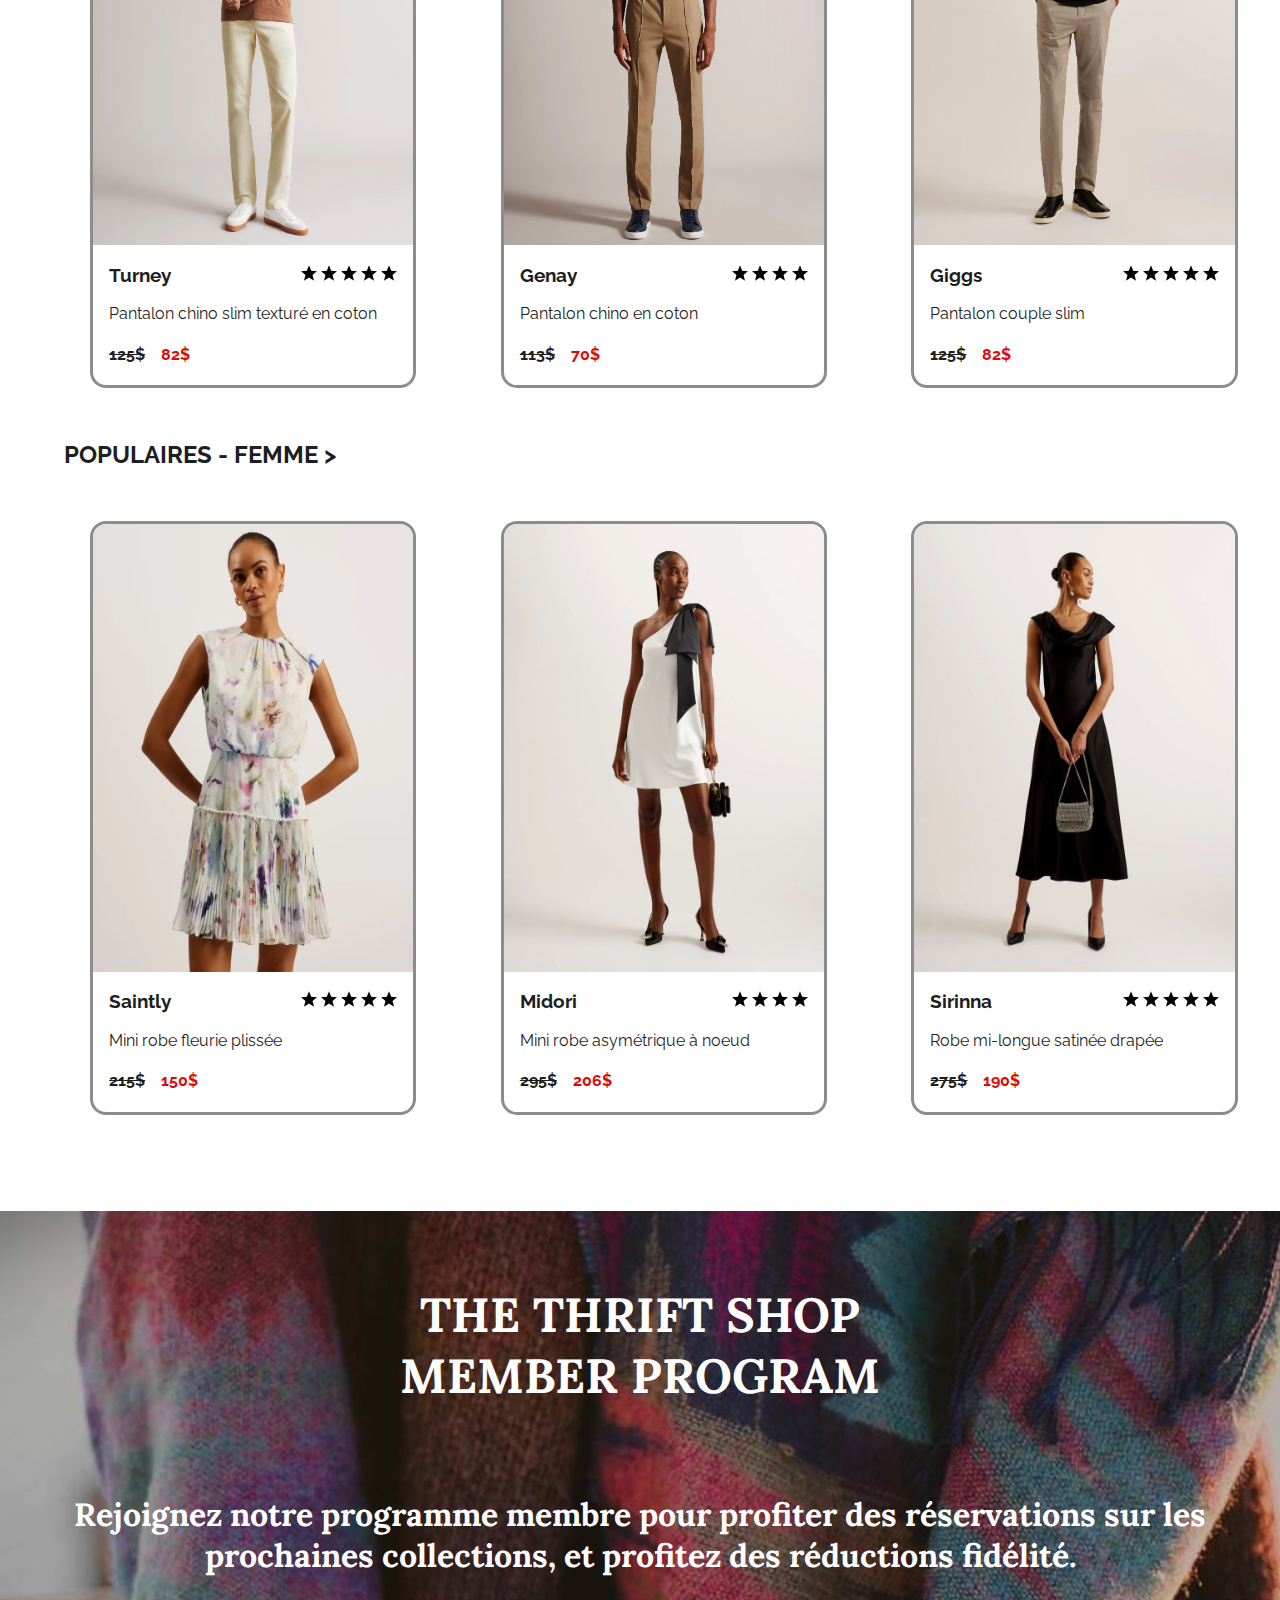
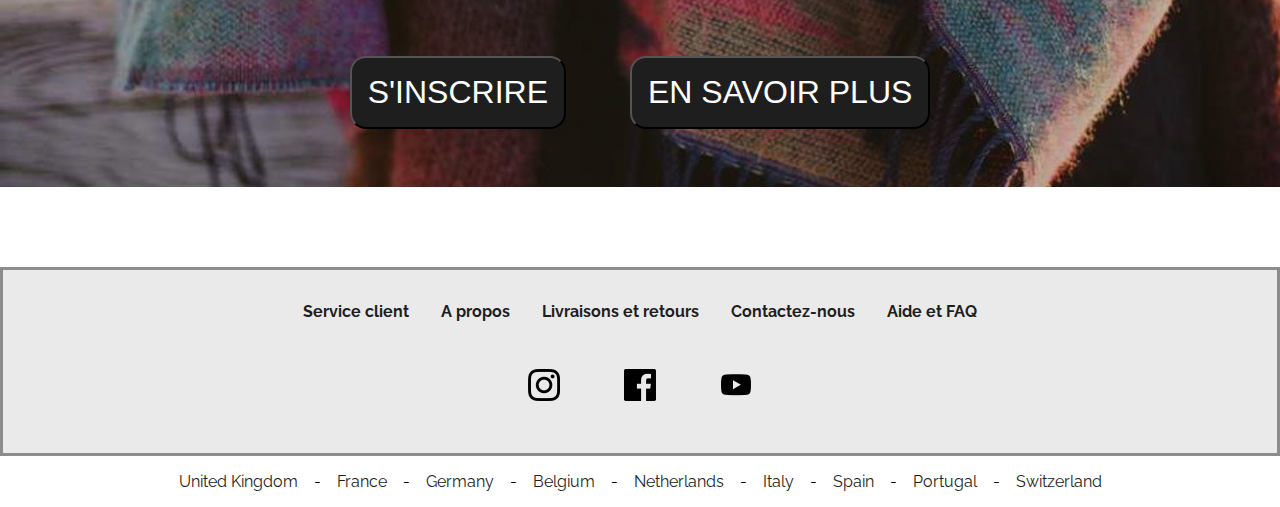
==== commit ed650a93: "solve w3c warnings" ====
--- a/index.html
+++ b/index.html
@@ -20,33 +20,39 @@
                 <a href="#" class="header__nav__container__link">NOS MAGASINS</a>
                 <a href="#" class="header__nav__container__link">NOTRE MISSION</a>
             </span>
-            <span class="header__nav__container">
-                <li class="header__nav__container__deroulant">
+            <div class="header__nav__container">
+                <div class="header__nav__container__deroulant">
                     <img class="header__nav__container__menu__mobile__img" src="Ressources/icones/menu.png" alt="menu">
                     <ul class="header__nav__container__deroulant__sous">
                         <li><a href="#">E-SHOP</a></li>
                         <li><a href="#">NOS MAGASINS</a></li>
                         <li><a href="#">NOTRE MISSION</a></li>
                     </ul>
-                </li>
-                <a class="header__nav__container__menu__icon" href="#">
-                    <img class="header__nav__container__menu__icon__img" src="Ressources/icones/chercher.png" alt="loupe">
-                    <p class="header__nav__container__menu__icon__p">Recherche</p>
-                </a>
-                <a class="header__nav__container__menu__icon__panier" href="cart.html">
-                    <img class="header__nav__container__menu__icon__img" src="Ressources/icones/panier.png" alt="panier">
-                    <p class="header__nav__container__menu__icon__p">Panier</p>
-                </a>
-                <a class="header__nav__container__menu__icon" href="#">
-                    <img class="header__nav__container__menu__icon__img" src="Ressources/icones/connexion.png" alt="connexion">
-                    <p class="header__nav__container__menu__icon__p">Me connecter</p>
-                </a>
-            </span>
+                </div>
+                    <div>
+                        <a class="header__nav__container__menu__icon" href="#">
+                            <img class="header__nav__container__menu__icon__img" src="Ressources/icones/chercher.png" alt="loupe">
+                            <p class="header__nav__container__menu__icon__p">Recherche</p>
+                        </a>
+                    </div>
+                    <div>
+                        <a class="header__nav__container__menu__icon__panier" href="cart.html">
+                            <img class="header__nav__container__menu__icon__img" src="Ressources/icones/panier.png" alt="panier">
+                            <p class="header__nav__container__menu__icon__p">Panier</p>
+                        </a>
+                    </div>
+                    <div>
+                        <a class="header__nav__container__menu__icon" href="#">
+                            <img class="header__nav__container__menu__icon__img" src="Ressources/icones/connexion.png" alt="connexion">
+                            <p class="header__nav__container__menu__icon__p">Me connecter</p>
+                        </a>
+                    </div>
+                </div>
         </nav>
     </header>
     <main>
         <section class="main__entete">
-            <h1 class="main__entete__title">Moins de vêtements,</br>plus de qualité</h1>
+            <h1 class="main__entete__title">Moins de vêtements,<br />plus de qualité</h1>
             <h3 class="main__entete__h3">Notre mission: rendre la qualité accessible et durable</h3>
             <button class="main__entete__button" type="button">CONSULTER NOTRE CHARTE</button>
         </section>
@@ -175,7 +181,7 @@
             </div>
         </section>
         <section class="main__member">
-            <h1 class="main__member__title">THE THRIFT SHOP</br>MEMBER PROGRAM</h1>
+            <h1 class="main__member__title">THE THRIFT SHOP<br>MEMBER PROGRAM</h1>
             <h3 class="main__member__h3">Rejoignez notre programme membre pour profiter des réservations sur les prochaines collections, et profitez des réductions fidélité.</h3>
             <span>
                 <button class="main__member__button" type="button">S'INSCRIRE</button>
--- a/style.css
+++ b/style.css
@@ -1,4 +1,9 @@
 /* Deskot et général */
+
+a{
+    color: var(--black);
+    text-decoration: none;
+}
 
 :root{
     --black: #1E1E1E;
@@ -263,7 +268,7 @@
 }
 
 .main__populaire__container__article__img{
-    height: 25rem;
+    height: 28rem;
     border-radius: 0.85rem 0.85rem 0 0;
     width: 100%;
 }
@@ -670,7 +675,7 @@
 
     
     .main__populaire__container__article__img{
-        height: 12rem;
+        height: 15rem;
     }
 
     .main__populaire__container__article__img__moveUp{
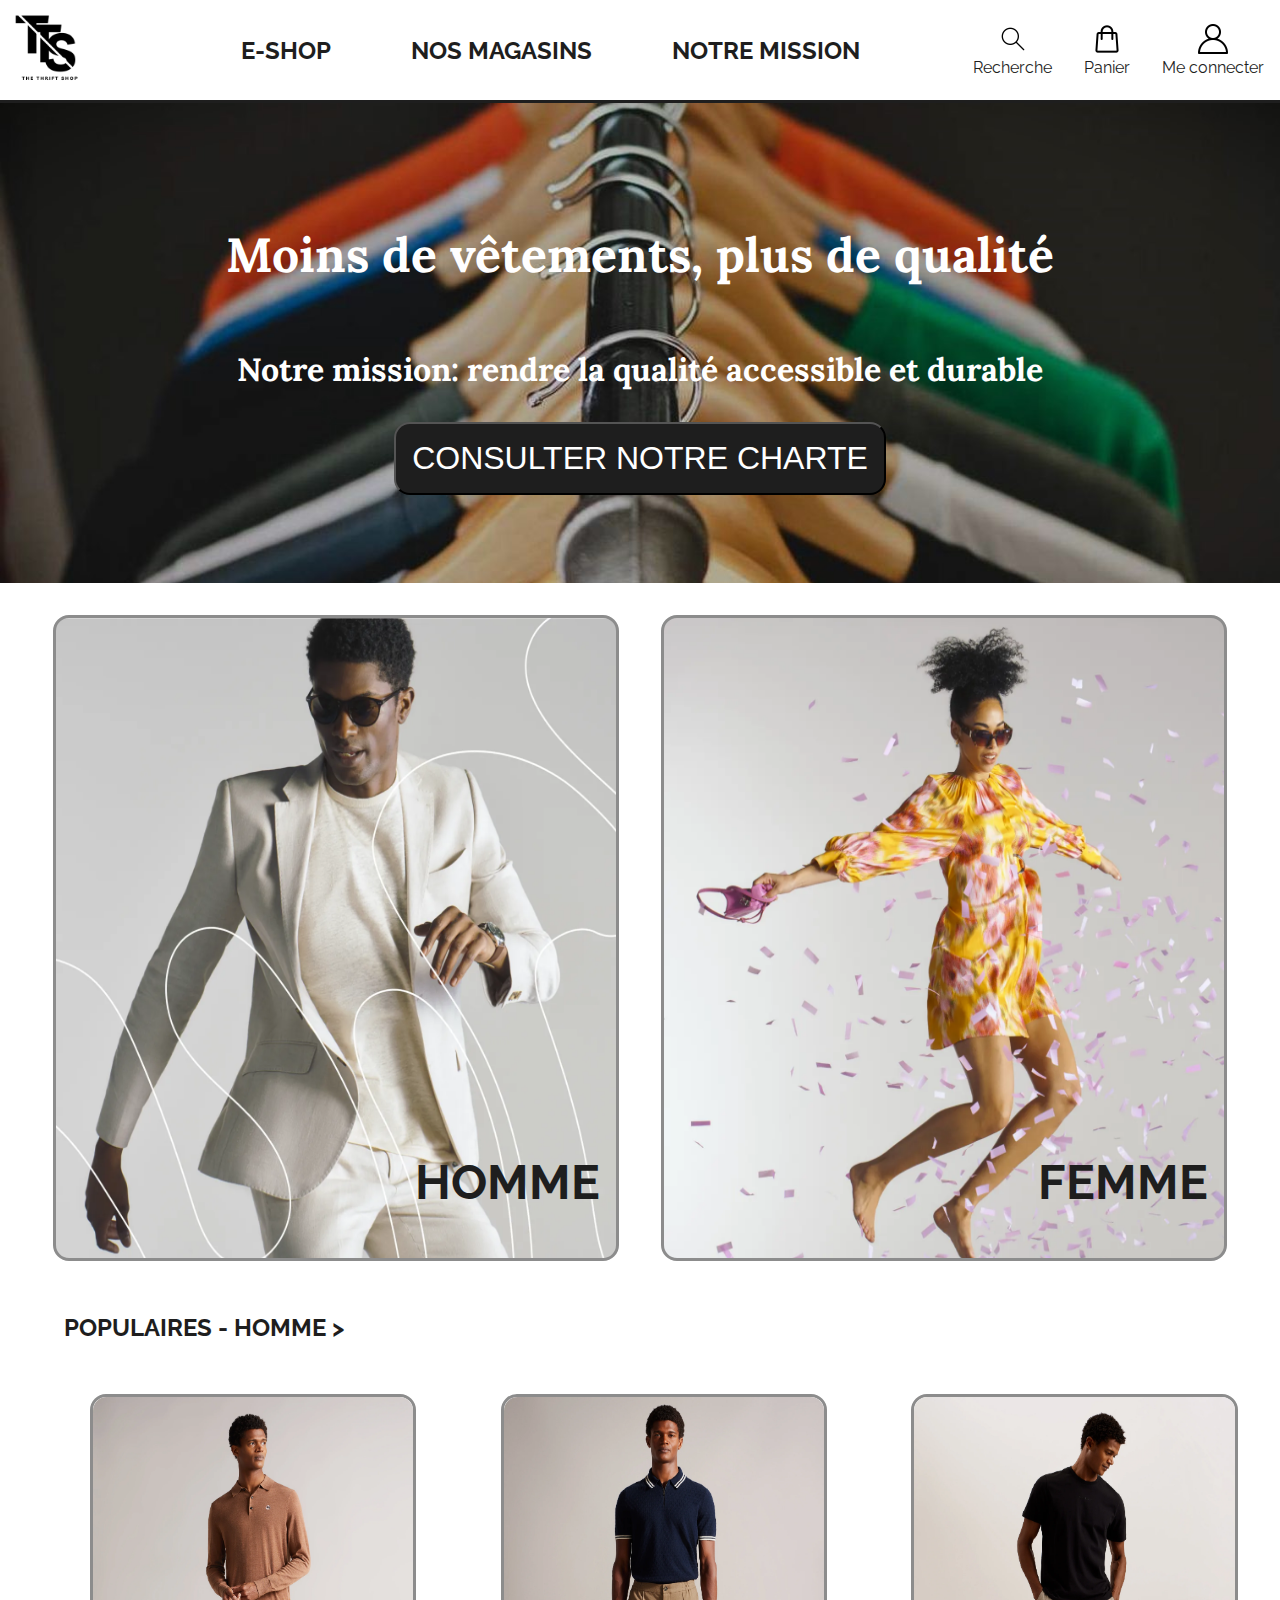
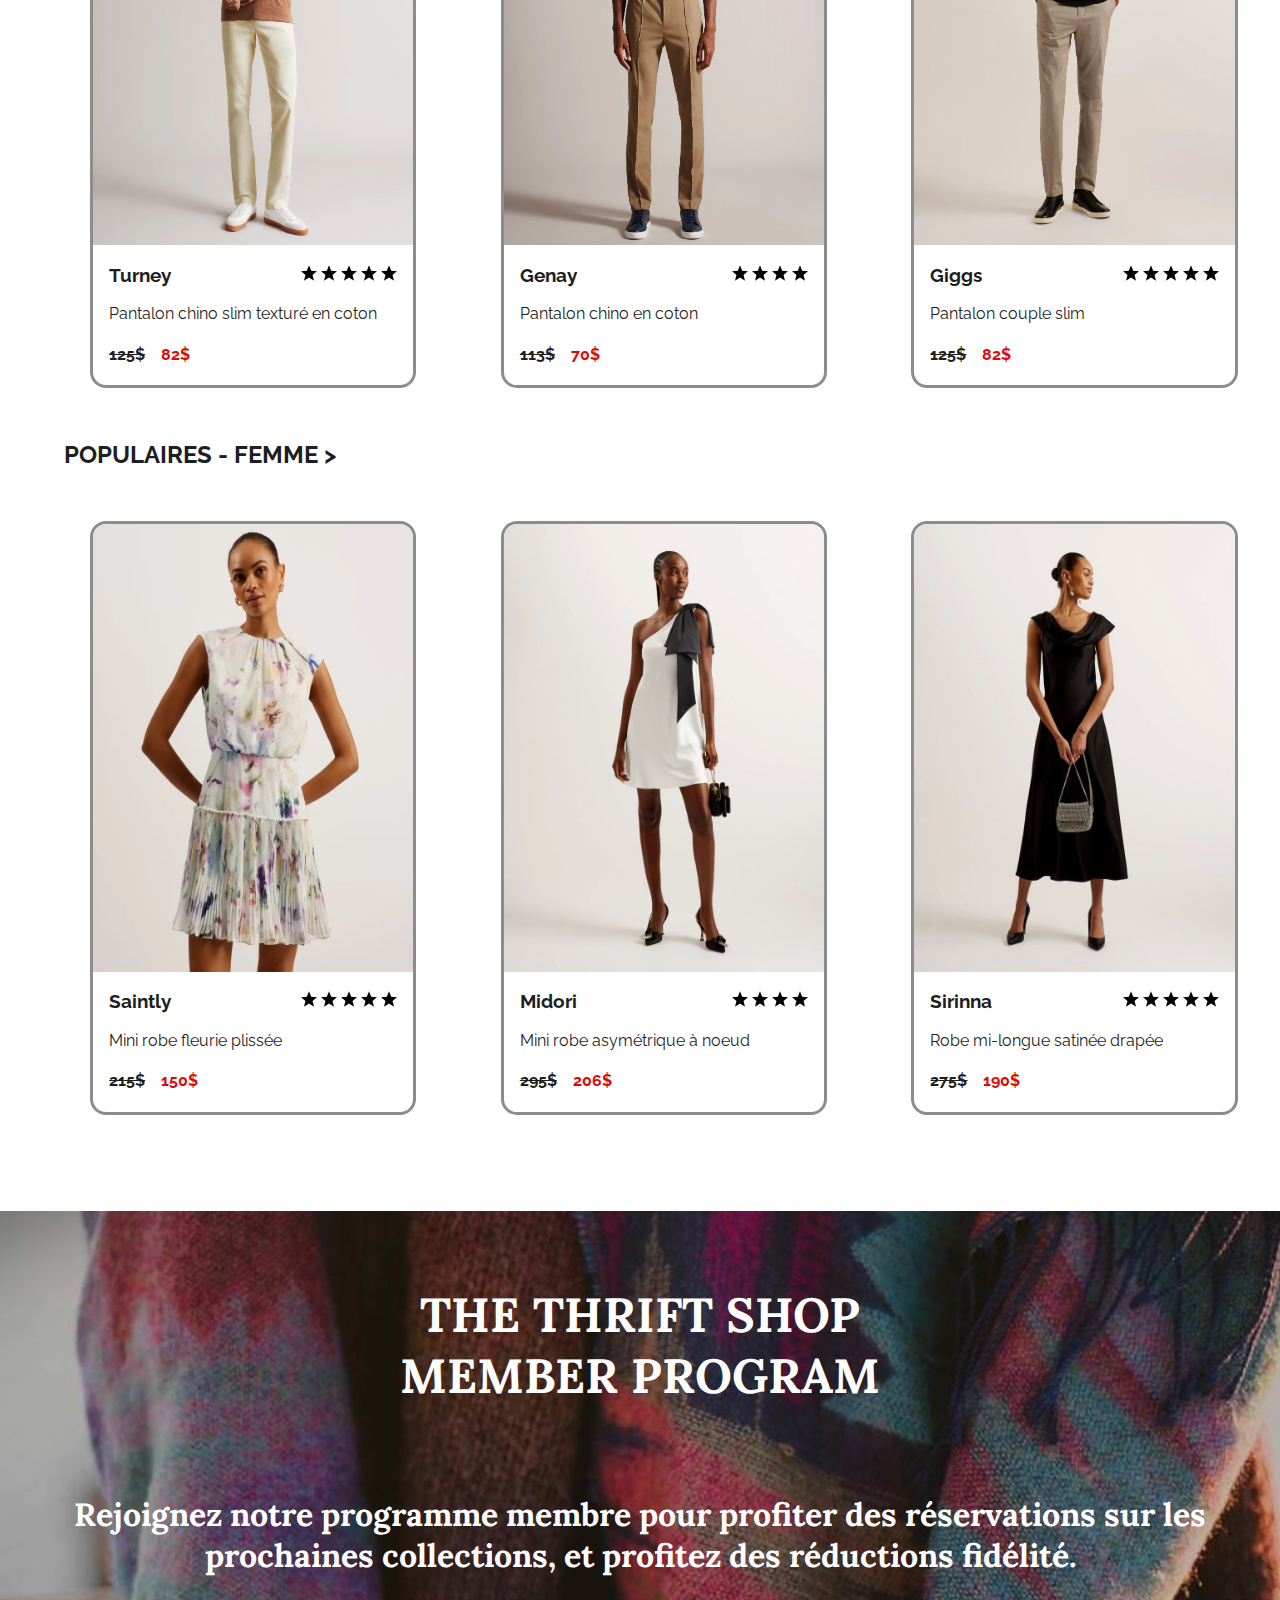
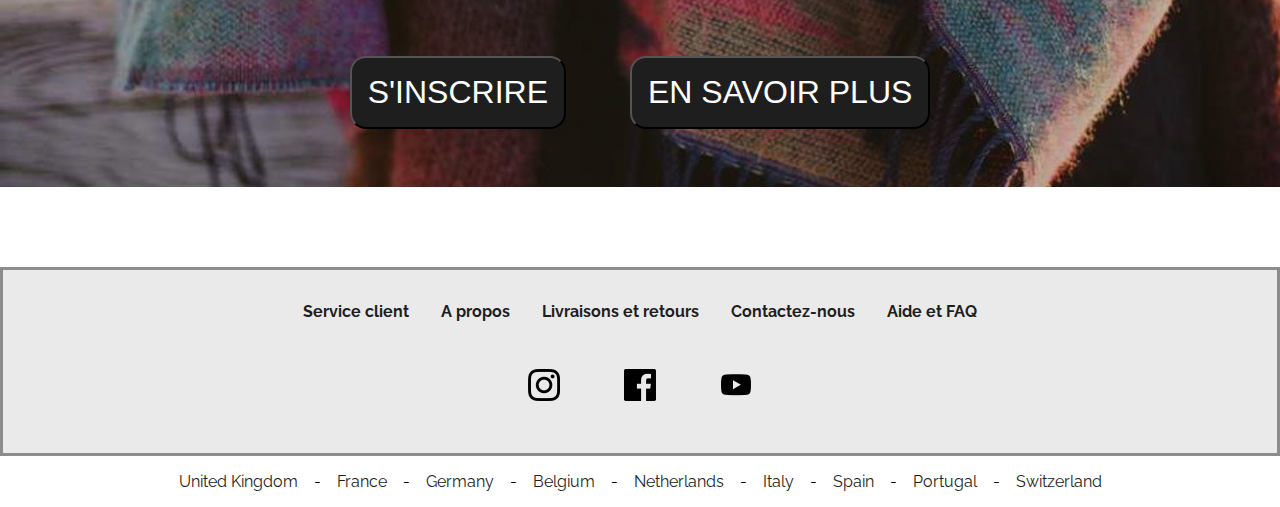
==== commit e71996fb: "solve last w3C warnings" ====
--- a/index.html
+++ b/index.html
@@ -52,17 +52,21 @@
     </header>
     <main>
         <section class="main__entete">
-            <h1 class="main__entete__title">Moins de vêtements,<br />plus de qualité</h1>
+            <h1 class="main__entete__title">Moins de vêtements, plus de qualité</h1>
             <h3 class="main__entete__h3">Notre mission: rendre la qualité accessible et durable</h3>
             <button class="main__entete__button" type="button">CONSULTER NOTRE CHARTE</button>
         </section>
         <section class="main__genre">
-            <article class="main__genre__homme">
-                <h3 class="main__genre__homme__title">HOMME</h3>
-            </article>
-            <article class="main__genre__femme">
-                <h3 class="main__genre__homme__title">FEMME</h3>
-            </article>
+            <a href="#">
+                <div class="main__genre__homme">
+                    <h3 class="main__genre__homme__title">HOMME</h3>
+                </div>
+            </a>
+            <a href="#">
+                <div class="main__genre__femme">
+                    <h3 class="main__genre__homme__title">FEMME</h3>
+                </div>
+            </a>
         </section>
         <section class="main__populaire">
             <a href="#" class="main__populaire__title"><h2>POPULAIRES - HOMME ></h2></a>
@@ -190,7 +194,7 @@
         </section>
     </main>
     <footer>
-        <section class="footer__container">
+        <div class="footer__container">
             <span class="footer__container__links">
                 <a href="#" class="footer__container__links__p">Service client</a>
                 <a href="#" class="footer__container__links__p">A propos</a>
@@ -203,7 +207,7 @@
                 <a href="#"><img class="footer__container__socials__img" src="Ressources/icones/logo-de-lapplication-facebook.png" alt="Facebook"></a>
                 <a href="#"><img class="footer__container__socials__img" src="Ressources/icones/youtube.png" alt="Youtube"></a>
             </span>
-        </section>
+        </div>
         <div class="footer__countries"><a class="footer__countries__p" href="#">United Kingdom </a>-<a class="footer__countries__p" href="#"> France </a>-<a class="footer__countries__p" href="#"> Germany </a>-<a class="footer__countries__p" href="#"> Belgium </a>-<a class="footer__countries__p" href="#"> Netherlands </a>-<a class="footer__countries__p" href="#"> Italy </a>-<a class="footer__countries__p" href="#"> Spain </a>-<a class="footer__countries__p" href="#"> Portugal </a>-<a class="footer__countries__p" href="#"> Switzerland </a></div>
     </footer>
 </body>
--- a/style.css
+++ b/style.css
@@ -148,6 +148,8 @@
     font-size: 3rem;
     text-align: center;
     z-index: 3;
+    padding-left: 1rem;
+    padding-right: 1rem;
 }
 
 .main__entete__h3{
